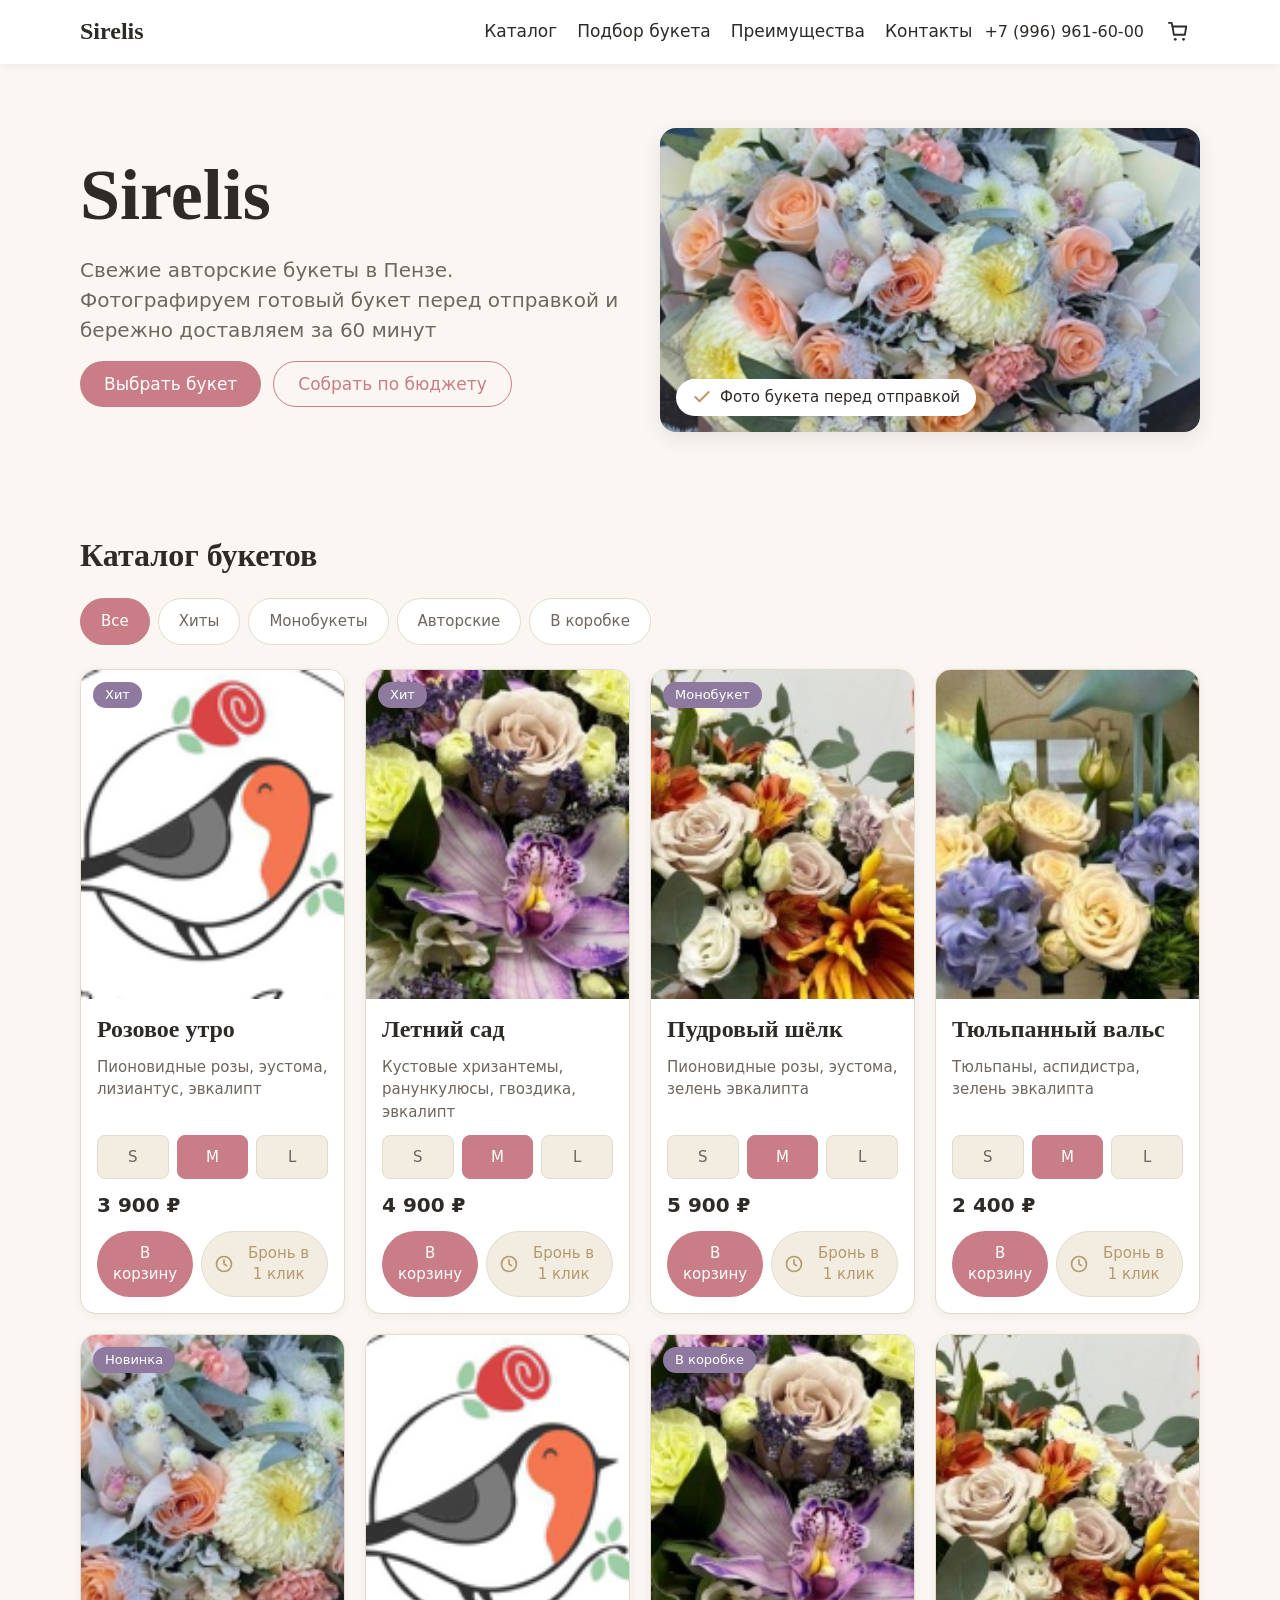
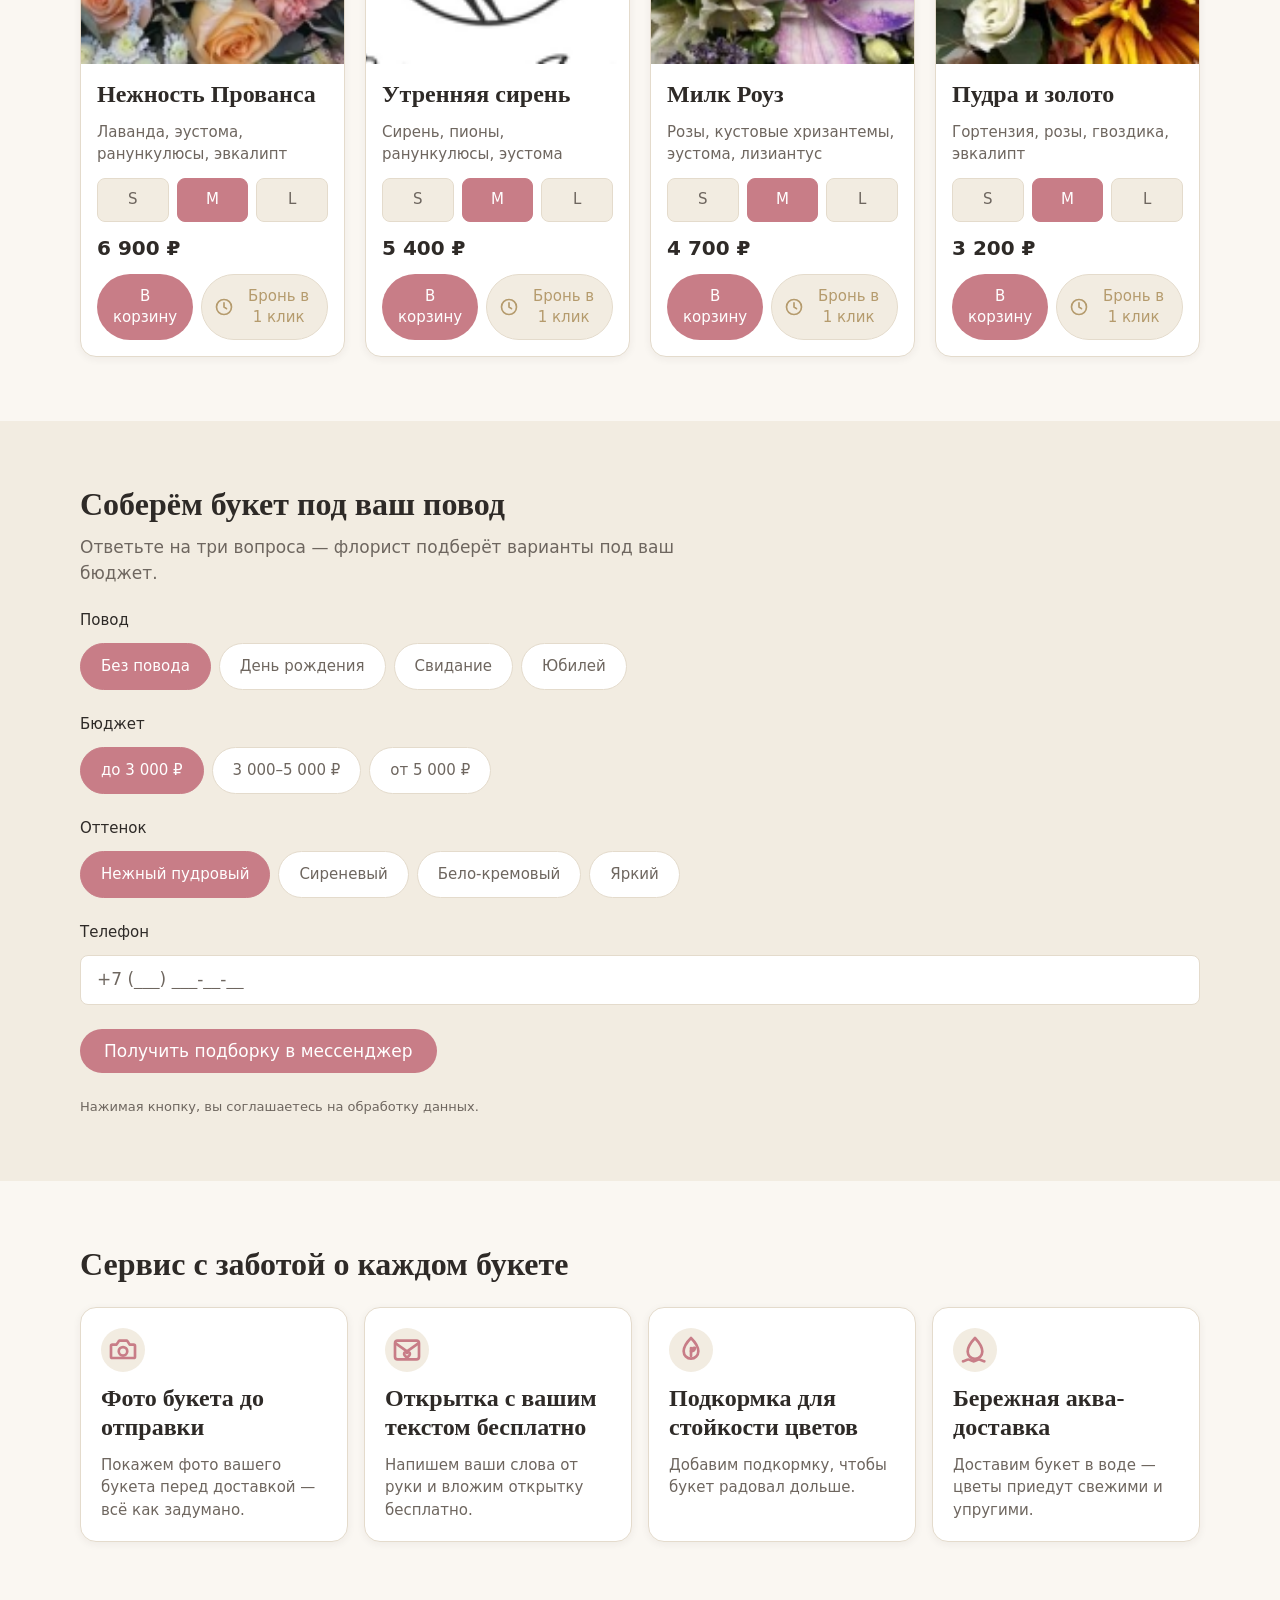
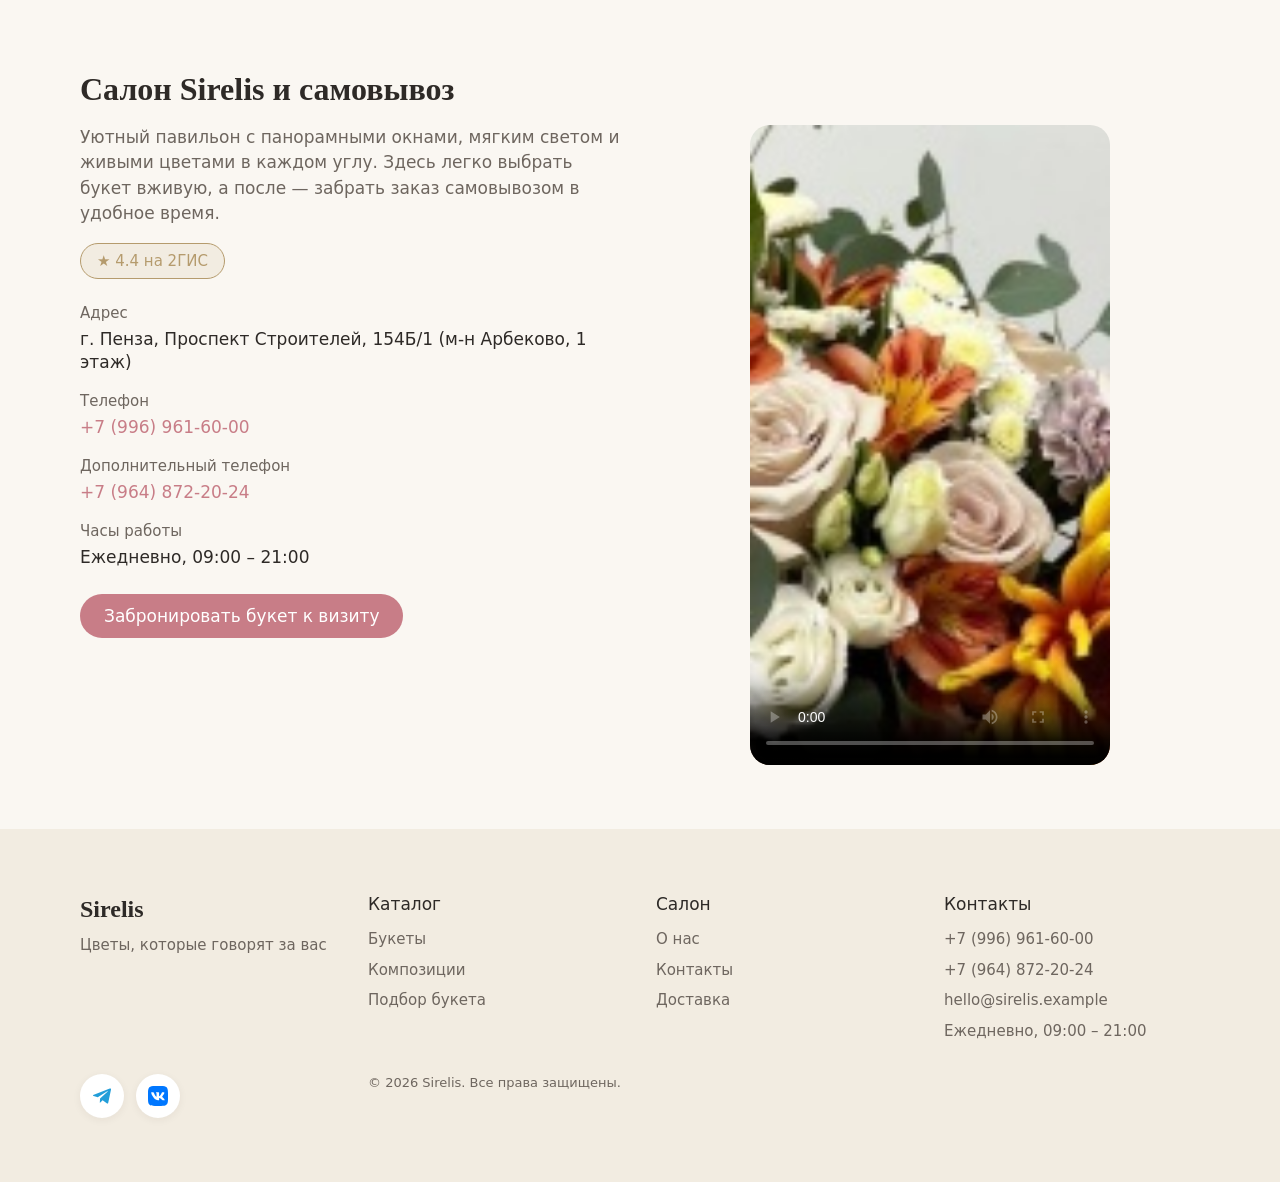
==== botanicheskiy-sad-penza/index.html @ f359215d "Deploy 1 demo sites" ====
<!DOCTYPE html>
<html lang="ru">
<head>
  <meta charset="UTF-8">
  <meta name="viewport" content="width=device-width, initial-scale=1.0">
  <title>Sirelis — цветочный салон</title>
  <meta name="description" content="Sirelis — цветочный салон: свежие букеты, авторские композиции, подбор букета под повод и бюджет, доставка цветов по городу.">
  <link rel="stylesheet" href="css/reset.css">
  <link rel="stylesheet" href="css/variables.css">
  <link rel="stylesheet" href="css/style.css">
</head>
<body id="top">

  <!-- Шапка сайта -->
  <header class="header">
    <div class="header__inner container">
      <a class="header__logo" href="#top">
        <span class="header__logo-text">Sirelis</span>
      </a>

      <button class="header__burger" type="button" aria-label="Открыть меню" aria-expanded="false" aria-controls="site-nav">
        <span class="header__burger-line"></span>
        <span class="header__burger-line"></span>
        <span class="header__burger-line"></span>
      </button>

      <nav class="header__nav" id="site-nav" aria-label="Основная навигация">
        <ul class="header__nav-list">
          <li class="header__nav-item">
            <a class="header__nav-link" href="#catalog">Каталог</a>
          </li>
          <li class="header__nav-item">
            <a class="header__nav-link" href="#match">Подбор букета</a>
          </li>
          <li class="header__nav-item">
            <a class="header__nav-link" href="#advantages">Преимущества</a>
          </li>
          <li class="header__nav-item">
            <a class="header__nav-link" href="#contacts">Контакты</a>
          </li>
        </ul>
      </nav>

      <a class="header__phone" href="tel:+79969616000">+7 (996) 961-60-00</a>

      <button class="header__cart" type="button" data-cart-open aria-label="Открыть корзину" aria-controls="cart">
        <svg class="header__cart-icon" viewBox="0 0 24 24" width="22" height="22" aria-hidden="true" focusable="false">
          <path d="M6 6h15l-1.5 9h-12z" fill="none" stroke="currentColor" stroke-width="2" stroke-linecap="round" stroke-linejoin="round"/>
          <circle cx="9" cy="20" r="1.5" fill="currentColor"/>
          <circle cx="18" cy="20" r="1.5" fill="currentColor"/>
          <path d="M6 6 5 2H2" fill="none" stroke="currentColor" stroke-width="2" stroke-linecap="round" stroke-linejoin="round"/>
        </svg>
        <span class="header__cart-badge" data-cart-count="0" hidden>0</span>
      </button>
    </div>
  </header>

  <main>

    <!-- Первый экран -->
    <section class="hero" id="hero">
      <div class="hero__inner container">
        <div class="hero__content">
          <h1 class="hero__title">Sirelis</h1>
          <p class="hero__subtitle">Свежие авторские букеты в Пензе. Фотографируем готовый букет перед отправкой и бережно доставляем за 60 минут</p>
          <div class="hero__actions">
            <a class="btn btn--primary" href="#catalog">Выбрать букет</a>
            <button class="btn btn--ghost" type="button">Собрать по бюджету</button>
          </div>
        </div>
        <div class="hero__media">
          <img class="hero__image" src="photos/photo_2026-11-07_14-07-28.jpg" alt="Букет из свежих цветов в салоне Sirelis" width="1600" height="1000">
          <p class="hero__badge">
            <svg class="hero__badge-icon" viewBox="0 0 24 24" width="20" height="20" aria-hidden="true" focusable="false">
              <path d="M20 6 9 17l-5-5" fill="none" stroke="#B59B6D" stroke-width="2.5" stroke-linecap="round" stroke-linejoin="round"/>
            </svg>
            <span class="hero__badge-text">Фото букета перед отправкой</span>
          </p>
        </div>
      </div>
    </section>

    <!-- Каталог -->
    <section class="catalog" id="catalog">
      <div class="container">
        <h2 class="catalog__title">Каталог букетов</h2>

        <div class="catalog__tabs" role="tablist" aria-label="Фильтры каталога">
          <button class="catalog__tab catalog__tab--active" type="button" role="tab" data-filter="all" aria-selected="true">Все</button>
          <button class="catalog__tab" type="button" role="tab" data-filter="hits" aria-selected="false">Хиты</button>
          <button class="catalog__tab" type="button" role="tab" data-filter="mono" aria-selected="false">Монобукеты</button>
          <button class="catalog__tab" type="button" role="tab" data-filter="author" aria-selected="false">Авторские</button>
          <button class="catalog__tab" type="button" role="tab" data-filter="box" aria-selected="false">В коробке</button>
        </div>

        <div class="catalog__grid">
          <article class="card" data-category="hits" data-selected-size="m" data-id="rozovoe-utro" data-title="Розовое утро">
            <div class="card__media">
              <img class="card__image" src="photos/photo_2026-11-09_09-19-30.jpg" alt="Букет &quot;Розовое утро&quot; из пионовидных роз, эустомы и лизиантуса в пудровых тонах" width="800" height="1000" loading="lazy" decoding="async">
              <span class="card__badge">Хит</span>
            </div>
            <div class="card__body">
              <h3 class="card__title">Розовое утро</h3>
              <p class="card__composition">Пионовидные розы, эустома, лизиантус, эвкалипт</p>
              <div class="card__sizes" role="group" aria-label="Размер букета «Розовое утро»">
                <button class="card__size" type="button" data-size="s" data-price="2900" aria-pressed="false">S</button>
                <button class="card__size card__size--active" type="button" data-size="m" data-price="3900" aria-pressed="true">M</button>
                <button class="card__size" type="button" data-size="l" data-price="5400" aria-pressed="false">L</button>
              </div>
              <p class="card__price" data-price-value="3900">3&nbsp;900&nbsp;₽</p>
              <div class="card__actions">
                <button class="card__btn" type="button" data-cart-add>В корзину</button>
                <button class="card__book" type="button" data-book-open aria-label="Бронь в 1 клик: Розовое утро">
                  <svg class="card__book-icon" viewBox="0 0 24 24" width="20" height="20" aria-hidden="true" focusable="false">
                    <circle cx="12" cy="12" r="9" fill="none" stroke="currentColor" stroke-width="2"/>
                    <path d="M12 7v5l3 2" fill="none" stroke="currentColor" stroke-width="2" stroke-linecap="round" stroke-linejoin="round"/>
                  </svg>
                  <span class="card__book-text">Бронь в 1 клик</span>
                </button>
              </div>
            </div>
          </article>

          <article class="card" data-category="hits" data-selected-size="m" data-id="letniy-sad" data-title="Летний сад">
            <div class="card__media">
              <img class="card__image" src="photos/photo_2026-11-17_12-26-32.jpg" alt="Сборный букет &quot;Летний сад&quot; с хризантемами, ранункулюсами и гвоздикой" width="800" height="1000" loading="lazy" decoding="async">
              <span class="card__badge">Хит</span>
            </div>
            <div class="card__body">
              <h3 class="card__title">Летний сад</h3>
              <p class="card__composition">Кустовые хризантемы, ранункулюсы, гвоздика, эвкалипт</p>
              <div class="card__sizes" role="group" aria-label="Размер букета «Летний сад»">
                <button class="card__size" type="button" data-size="s" data-price="3900" aria-pressed="false">S</button>
                <button class="card__size card__size--active" type="button" data-size="m" data-price="4900" aria-pressed="true">M</button>
                <button class="card__size" type="button" data-size="l" data-price="6400" aria-pressed="false">L</button>
              </div>
              <p class="card__price" data-price-value="4900">4&nbsp;900&nbsp;₽</p>
              <div class="card__actions">
                <button class="card__btn" type="button" data-cart-add>В корзину</button>
                <button class="card__book" type="button" data-book-open aria-label="Бронь в 1 клик: Летний сад">
                  <svg class="card__book-icon" viewBox="0 0 24 24" width="20" height="20" aria-hidden="true" focusable="false">
                    <circle cx="12" cy="12" r="9" fill="none" stroke="currentColor" stroke-width="2"/>
                    <path d="M12 7v5l3 2" fill="none" stroke="currentColor" stroke-width="2" stroke-linecap="round" stroke-linejoin="round"/>
                  </svg>
                  <span class="card__book-text">Бронь в 1 клик</span>
                </button>
              </div>
            </div>
          </article>

          <article class="card" data-category="mono" data-selected-size="m" data-id="pudrovyy-shelk" data-title="Пудровый шёлк">
            <div class="card__media">
              <img class="card__image" src="photos/photo_2026-11-21_12-21-20.jpg" alt="Монобукет &quot;Пудровый шёлк&quot; из пионовидных роз мягкого розового оттенка" width="800" height="1000" loading="lazy" decoding="async">
              <span class="card__badge">Монобукет</span>
            </div>
            <div class="card__body">
              <h3 class="card__title">Пудровый шёлк</h3>
              <p class="card__composition">Пионовидные розы, эустома, зелень эвкалипта</p>
              <div class="card__sizes" role="group" aria-label="Размер букета «Пудровый шёлк»">
                <button class="card__size" type="button" data-size="s" data-price="4500" aria-pressed="false">S</button>
                <button class="card__size card__size--active" type="button" data-size="m" data-price="5900" aria-pressed="true">M</button>
                <button class="card__size" type="button" data-size="l" data-price="7400" aria-pressed="false">L</button>
              </div>
              <p class="card__price" data-price-value="5900">5&nbsp;900&nbsp;₽</p>
              <div class="card__actions">
                <button class="card__btn" type="button" data-cart-add>В корзину</button>
                <button class="card__book" type="button" data-book-open aria-label="Бронь в 1 клик: Пудровый шёлк">
                  <svg class="card__book-icon" viewBox="0 0 24 24" width="20" height="20" aria-hidden="true" focusable="false">
                    <circle cx="12" cy="12" r="9" fill="none" stroke="currentColor" stroke-width="2"/>
                    <path d="M12 7v5l3 2" fill="none" stroke="currentColor" stroke-width="2" stroke-linecap="round" stroke-linejoin="round"/>
                  </svg>
                  <span class="card__book-text">Бронь в 1 клик</span>
                </button>
              </div>
            </div>
          </article>

          <article class="card" data-category="mono" data-selected-size="m" data-id="tyulpanmyy-vals" data-title="Тюльпанный вальс">
            <div class="card__media">
              <img class="card__image" src="photos/photo_2026-11-21_18-42-05.jpg" alt="Монобукет &quot;Тюльпанный вальс&quot; из свежих тюльпанов с зеленью" width="800" height="1000" loading="lazy" decoding="async">
            </div>
            <div class="card__body">
              <h3 class="card__title">Тюльпанный вальс</h3>
              <p class="card__composition">Тюльпаны, аспидистра, зелень эвкалипта</p>
              <div class="card__sizes" role="group" aria-label="Размер букета «Тюльпанный вальс»">
                <button class="card__size" type="button" data-size="s" data-price="1800" aria-pressed="false">S</button>
                <button class="card__size card__size--active" type="button" data-size="m" data-price="2400" aria-pressed="true">M</button>
                <button class="card__size" type="button" data-size="l" data-price="3200" aria-pressed="false">L</button>
              </div>
              <p class="card__price" data-price-value="2400">2&nbsp;400&nbsp;₽</p>
              <div class="card__actions">
                <button class="card__btn" type="button" data-cart-add>В корзину</button>
                <button class="card__book" type="button" data-book-open aria-label="Бронь в 1 клик: Тюльпанный вальс">
                  <svg class="card__book-icon" viewBox="0 0 24 24" width="20" height="20" aria-hidden="true" focusable="false">
                    <circle cx="12" cy="12" r="9" fill="none" stroke="currentColor" stroke-width="2"/>
                    <path d="M12 7v5l3 2" fill="none" stroke="currentColor" stroke-width="2" stroke-linecap="round" stroke-linejoin="round"/>
                  </svg>
                  <span class="card__book-text">Бронь в 1 клик</span>
                </button>
              </div>
            </div>
          </article>

          <article class="card" data-category="author" data-selected-size="m" data-id="nezhnost-provansa" data-title="Нежность Прованса">
            <div class="card__media">
              <img class="card__image" src="photos/photo_2026-11-07_14-07-28.jpg" alt="Авторский букет &quot;Нежность Прованса&quot; с лавандой, эустомой и ранункулюсами" width="800" height="1000" loading="lazy" decoding="async">
              <span class="card__badge">Новинка</span>
            </div>
            <div class="card__body">
              <h3 class="card__title">Нежность Прованса</h3>
              <p class="card__composition">Лаванда, эустома, ранункулюсы, эвкалипт</p>
              <div class="card__sizes" role="group" aria-label="Размер букета «Нежность Прованса»">
                <button class="card__size" type="button" data-size="s" data-price="5400" aria-pressed="false">S</button>
                <button class="card__size card__size--active" type="button" data-size="m" data-price="6900" aria-pressed="true">M</button>
                <button class="card__size" type="button" data-size="l" data-price="7900" aria-pressed="false">L</button>
              </div>
              <p class="card__price" data-price-value="6900">6&nbsp;900&nbsp;₽</p>
              <div class="card__actions">
                <button class="card__btn" type="button" data-cart-add>В корзину</button>
                <button class="card__book" type="button" data-book-open aria-label="Бронь в 1 клик: Нежность Прованса">
                  <svg class="card__book-icon" viewBox="0 0 24 24" width="20" height="20" aria-hidden="true" focusable="false">
                    <circle cx="12" cy="12" r="9" fill="none" stroke="currentColor" stroke-width="2"/>
                    <path d="M12 7v5l3 2" fill="none" stroke="currentColor" stroke-width="2" stroke-linecap="round" stroke-linejoin="round"/>
                  </svg>
                  <span class="card__book-text">Бронь в 1 клик</span>
                </button>
              </div>
            </div>
          </article>

          <article class="card" data-category="author" data-selected-size="m" data-id="utrennyaya-siren" data-title="Утренняя сирень">
            <div class="card__media">
              <img class="card__image" src="photos/photo_2026-11-09_09-19-30.jpg" alt="Авторский букет &quot;Утренняя сирень&quot; с сиренью, пионами и ранункулюсами" width="800" height="1000" loading="lazy" decoding="async">
            </div>
            <div class="card__body">
              <h3 class="card__title">Утренняя сирень</h3>
              <p class="card__composition">Сирень, пионы, ранункулюсы, эустома</p>
              <div class="card__sizes" role="group" aria-label="Размер букета «Утренняя сирень»">
                <button class="card__size" type="button" data-size="s" data-price="4200" aria-pressed="false">S</button>
                <button class="card__size card__size--active" type="button" data-size="m" data-price="5400" aria-pressed="true">M</button>
                <button class="card__size" type="button" data-size="l" data-price="6900" aria-pressed="false">L</button>
              </div>
              <p class="card__price" data-price-value="5400">5&nbsp;400&nbsp;₽</p>
              <div class="card__actions">
                <button class="card__btn" type="button" data-cart-add>В корзину</button>
                <button class="card__book" type="button" data-book-open aria-label="Бронь в 1 клик: Утренняя сирень">
                  <svg class="card__book-icon" viewBox="0 0 24 24" width="20" height="20" aria-hidden="true" focusable="false">
                    <circle cx="12" cy="12" r="9" fill="none" stroke="currentColor" stroke-width="2"/>
                    <path d="M12 7v5l3 2" fill="none" stroke="currentColor" stroke-width="2" stroke-linecap="round" stroke-linejoin="round"/>
                  </svg>
                  <span class="card__book-text">Бронь в 1 клик</span>
                </button>
              </div>
            </div>
          </article>

          <article class="card" data-category="box" data-selected-size="m" data-id="milk-rouz" data-title="Милк Роуз">
            <div class="card__media">
              <img class="card__image" src="photos/photo_2026-11-17_12-26-32.jpg" alt="Композиция &quot;Милк Роуз&quot; в коробке с розами, хризантемами и эустомой" width="800" height="1000" loading="lazy" decoding="async">
              <span class="card__badge">В коробке</span>
            </div>
            <div class="card__body">
              <h3 class="card__title">Милк Роуз</h3>
              <p class="card__composition">Розы, кустовые хризантемы, эустома, лизиантус</p>
              <div class="card__sizes" role="group" aria-label="Размер букета «Милк Роуз»">
                <button class="card__size" type="button" data-size="s" data-price="3600" aria-pressed="false">S</button>
                <button class="card__size card__size--active" type="button" data-size="m" data-price="4700" aria-pressed="true">M</button>
                <button class="card__size" type="button" data-size="l" data-price="6200" aria-pressed="false">L</button>
              </div>
              <p class="card__price" data-price-value="4700">4&nbsp;700&nbsp;₽</p>
              <div class="card__actions">
                <button class="card__btn" type="button" data-cart-add>В корзину</button>
                <button class="card__book" type="button" data-book-open aria-label="Бронь в 1 клик: Милк Роуз">
                  <svg class="card__book-icon" viewBox="0 0 24 24" width="20" height="20" aria-hidden="true" focusable="false">
                    <circle cx="12" cy="12" r="9" fill="none" stroke="currentColor" stroke-width="2"/>
                    <path d="M12 7v5l3 2" fill="none" stroke="currentColor" stroke-width="2" stroke-linecap="round" stroke-linejoin="round"/>
                  </svg>
                  <span class="card__book-text">Бронь в 1 клик</span>
                </button>
              </div>
            </div>
          </article>

          <article class="card" data-category="box" data-selected-size="m" data-id="pudra-i-zoloto" data-title="Пудра и золото">
            <div class="card__media">
              <img class="card__image" src="photos/photo_2026-11-21_12-21-20.jpg" alt="Композиция &quot;Пудра и золото&quot; в коробке с гортензией, розами и гвоздикой" width="800" height="1000" loading="lazy" decoding="async">
            </div>
            <div class="card__body">
              <h3 class="card__title">Пудра и золото</h3>
              <p class="card__composition">Гортензия, розы, гвоздика, эвкалипт</p>
              <div class="card__sizes" role="group" aria-label="Размер букета «Пудра и золото»">
                <button class="card__size" type="button" data-size="s" data-price="2400" aria-pressed="false">S</button>
                <button class="card__size card__size--active" type="button" data-size="m" data-price="3200" aria-pressed="true">M</button>
                <button class="card__size" type="button" data-size="l" data-price="4500" aria-pressed="false">L</button>
              </div>
              <p class="card__price" data-price-value="3200">3&nbsp;200&nbsp;₽</p>
              <div class="card__actions">
                <button class="card__btn" type="button" data-cart-add>В корзину</button>
                <button class="card__book" type="button" data-book-open aria-label="Бронь в 1 клик: Пудра и золото">
                  <svg class="card__book-icon" viewBox="0 0 24 24" width="20" height="20" aria-hidden="true" focusable="false">
                    <circle cx="12" cy="12" r="9" fill="none" stroke="currentColor" stroke-width="2"/>
                    <path d="M12 7v5l3 2" fill="none" stroke="currentColor" stroke-width="2" stroke-linecap="round" stroke-linejoin="round"/>
                  </svg>
                  <span class="card__book-text">Бронь в 1 клик</span>
                </button>
              </div>
            </div>
          </article>
        </div>
      </div>
    </section>

    <!-- Подбор букета -->
    <section class="match" id="match">
      <div class="container">
        <h2 class="match__title">Соберём букет под ваш повод</h2>
        <p class="match__subtitle">Ответьте на три вопроса — флорист подберёт варианты под ваш бюджет.</p>

        <form class="match__form" action="#" method="post">
          <div class="match__field">
            <span class="match__label">Повод</span>
            <div class="match__chips" role="group" aria-label="Повод">
              <button class="match__chip match__chip--active" type="button" data-value="none" aria-pressed="true">Без повода</button>
              <button class="match__chip" type="button" data-value="birthday" aria-pressed="false">День рождения</button>
              <button class="match__chip" type="button" data-value="date" aria-pressed="false">Свидание</button>
              <button class="match__chip" type="button" data-value="anniversary" aria-pressed="false">Юбилей</button>
            </div>
            <input class="match__value" type="hidden" name="occasion" value="none">
          </div>

          <div class="match__field">
            <span class="match__label">Бюджет</span>
            <div class="match__chips" role="group" aria-label="Бюджет">
              <button class="match__chip match__chip--active" type="button" data-value="low" aria-pressed="true">до 3 000 ₽</button>
              <button class="match__chip" type="button" data-value="mid" aria-pressed="false">3 000–5 000 ₽</button>
              <button class="match__chip" type="button" data-value="high" aria-pressed="false">от 5 000 ₽</button>
            </div>
            <input class="match__value" type="hidden" name="budget" value="low">
          </div>

          <div class="match__field">
            <span class="match__label">Оттенок</span>
            <div class="match__chips" role="group" aria-label="Оттенок">
              <button class="match__chip match__chip--active" type="button" data-value="powder" aria-pressed="true">Нежный пудровый</button>
              <button class="match__chip" type="button" data-value="lilac" aria-pressed="false">Сиреневый</button>
              <button class="match__chip" type="button" data-value="cream" aria-pressed="false">Бело-кремовый</button>
              <button class="match__chip" type="button" data-value="bright" aria-pressed="false">Яркий</button>
            </div>
            <input class="match__value" type="hidden" name="shade" value="powder">
          </div>

          <div class="match__field">
            <label class="match__label" for="match-phone">Телефон</label>
            <input class="match__phone" id="match-phone" name="phone" type="tel" inputmode="tel" autocomplete="tel" placeholder="+7 (___) ___-__-__" maxlength="18" required>
          </div>

          <button class="btn btn--primary match__btn" type="submit">Получить подборку в мессенджер</button>
          <p class="match__note">Нажимая кнопку, вы соглашаетесь на обработку данных.</p>
        </form>
      </div>
    </section>

    <!-- Преимущества -->
    <section class="advantages" id="advantages">
      <div class="container">
        <h2 class="advantages__title">Сервис с заботой о каждом букете</h2>

        <ul class="advantages__list">
          <li class="advantages__item">
            <div class="advantages__icon">
              <img src="assets/icons/icon-photo.svg" alt="" width="32" height="32">
            </div>
            <h3 class="advantages__item-title">Фото букета до отправки</h3>
            <p class="advantages__text">Покажем фото вашего букета перед доставкой — всё как задумано.</p>
          </li>

          <li class="advantages__item">
            <div class="advantages__icon">
              <img src="assets/icons/icon-card.svg" alt="" width="32" height="32">
            </div>
            <h3 class="advantages__item-title">Открытка с вашим текстом бесплатно</h3>
            <p class="advantages__text">Напишем ваши слова от руки и вложим открытку бесплатно.</p>
          </li>

          <li class="advantages__item">
            <div class="advantages__icon">
              <img src="assets/icons/icon-care.svg" alt="" width="32" height="32">
            </div>
            <h3 class="advantages__item-title">Подкормка для стойкости цветов</h3>
            <p class="advantages__text">Добавим подкормку, чтобы букет радовал дольше.</p>
          </li>

          <li class="advantages__item">
            <div class="advantages__icon">
              <img src="assets/icons/icon-delivery.svg" alt="" width="32" height="32">
            </div>
            <h3 class="advantages__item-title">Бережная аква-доставка</h3>
            <p class="advantages__text">Доставим букет в воде — цветы приедут свежими и упругими.</p>
          </li>
        </ul>
      </div>
    </section>

    <!-- Салон и самовывоз -->
    <section class="salon" id="contacts">
      <div class="container">
        <h2 class="salon__title">Салон Sirelis и самовывоз</h2>

        <div class="salon__grid">
          <div class="salon__content">
            <p class="salon__text">Уютный павильон с панорамными окнами, мягким светом и живыми цветами в каждом углу. Здесь легко выбрать букет вживую, а после — забрать заказ самовывозом в удобное время.</p>

            <p class="salon__rating">★ 4.4 на 2ГИС</p>

            <ul class="salon__list">
              <li class="salon__item">
                <span class="salon__label">Адрес</span>
                <span class="salon__value">г. Пенза, Проспект Строителей, 154Б/1 (м-н Арбеково, 1 этаж)</span>
              </li>
              <li class="salon__item">
                <span class="salon__label">Телефон</span>
                <a class="salon__value salon__link" href="tel:+79969616000">+7 (996) 961-60-00</a>
              </li>
              <li class="salon__item">
                <span class="salon__label">Дополнительный телефон</span>
                <a class="salon__value salon__link" href="tel:+79648722024">+7 (964) 872-20-24</a>
              </li>
              <li class="salon__item">
                <span class="salon__label">Часы работы</span>
                <span class="salon__value">Ежедневно, 09:00 – 21:00</span>
              </li>
            </ul>

            <button class="btn btn--primary salon__btn" type="button" data-book-open>Забронировать букет к визиту</button>
          </div>

          <div class="salon__media">
            <div class="salon__video">
              <video class="salon__video-player" controls playsinline preload="metadata" poster="photos/photo_2026-11-21_12-21-20.jpg" width="360" height="640">
                <source src="photos/-593069146008775534.mp4" type="video/mp4">
                Ваш браузер не поддерживает видео.
              </video>
            </div>
          </div>
        </div>
      </div>
    </section>

  </main>

  <!-- Подвал -->
  <footer class="footer">
    <div class="footer__inner container">
      <div class="footer__brand">
        <span class="footer__logo">Sirelis</span>
        <p class="footer__tagline">Цветы, которые говорят за вас</p>
      </div>

      <div class="footer__col">
        <h2 class="footer__title">Каталог</h2>
        <ul class="footer__list">
          <li class="footer__item"><a class="footer__link" href="#catalog">Букеты</a></li>
          <li class="footer__item"><a class="footer__link" href="#catalog">Композиции</a></li>
          <li class="footer__item"><a class="footer__link" href="#match">Подбор букета</a></li>
        </ul>
      </div>

      <div class="footer__col">
        <h2 class="footer__title">Салон</h2>
        <ul class="footer__list">
          <li class="footer__item"><a class="footer__link" href="#advantages">О нас</a></li>
          <li class="footer__item"><a class="footer__link" href="#contacts">Контакты</a></li>
          <li class="footer__item"><a class="footer__link" href="#contacts">Доставка</a></li>
        </ul>
      </div>

      <div class="footer__col">
        <h2 class="footer__title">Контакты</h2>
        <ul class="footer__list">
          <li class="footer__item"><a class="footer__link" href="tel:+79969616000">+7 (996) 961-60-00</a></li>
          <li class="footer__item"><a class="footer__link" href="tel:+79648722024">+7 (964) 872-20-24</a></li>
          <li class="footer__item"><a class="footer__link" href="mailto:hello@sirelis.example">hello@sirelis.example</a></li>
          <li class="footer__item"><span class="footer__text">Ежедневно, 09:00 – 21:00</span></li>
        </ul>
      </div>

      <div class="footer__socials">
        <a class="footer__social-link" href="https://t.me/" aria-label="Написать нам в Telegram">
          <img src="assets/icons/icon-telegram.svg" alt="" width="24" height="24">
        </a>
        <a class="footer__social-link" href="https://vk.com/" aria-label="Написать нам во ВКонтакте">
          <img src="assets/icons/icon-vk.svg" alt="" width="24" height="24">
        </a>
      </div>

      <p class="footer__copyright">© 2026 Sirelis. Все права защищены.</p>
    </div>
  </footer>

  <!-- Мобильная нижняя навигация -->
  <nav class="bottom-bar" aria-label="Мобильная навигация">
    <ul class="bottom-bar__list">
      <li class="bottom-bar__item">
        <a class="bottom-bar__link" href="#catalog" aria-label="Каталог">
          <span class="bottom-bar__icon">
            <img src="assets/icons/icon-catalog.svg" alt="" width="24" height="24">
          </span>
          <span class="bottom-bar__label">Каталог</span>
        </a>
      </li>
      <li class="bottom-bar__item">
        <a class="bottom-bar__link" href="#match" aria-label="Подбор букета">
          <span class="bottom-bar__icon">
            <img src="assets/icons/icon-match.svg" alt="" width="24" height="24">
          </span>
          <span class="bottom-bar__label">Подбор</span>
        </a>
      </li>
      <li class="bottom-bar__item">
        <a class="bottom-bar__link" href="https://t.me/" aria-label="Мессенджер">
          <span class="bottom-bar__icon">
            <img src="assets/icons/icon-messenger.svg" alt="" width="24" height="24">
          </span>
          <span class="bottom-bar__label">Мессенджер</span>
        </a>
      </li>
      <li class="bottom-bar__item">
        <button class="bottom-bar__link" type="button" data-cart-open aria-label="Открыть корзину">
          <span class="bottom-bar__icon">
            <img src="assets/icons/icon-cart.svg" alt="" width="24" height="24">
            <span class="bottom-bar__badge" data-cart-count="0" hidden>0</span>
          </span>
          <span class="bottom-bar__label">Корзина</span>
        </button>
      </li>
    </ul>
  </nav>

  <!-- Корзина -->
  <div class="cart" id="cart" data-cart-panel hidden>
    <div class="cart__overlay" data-cart-close></div>
    <div class="cart__panel" role="dialog" aria-modal="true" aria-labelledby="cart-title">
      <span class="cart__handle" aria-hidden="true"></span>
      <div class="cart__head">
        <h2 class="cart__title" id="cart-title">Корзина</h2>
        <button class="cart__close" type="button" data-cart-close aria-label="Закрыть корзину">
          <svg viewBox="0 0 24 24" width="20" height="20" aria-hidden="true" focusable="false"><path d="M6 6l12 12M18 6 6 18" fill="none" stroke="currentColor" stroke-width="2" stroke-linecap="round"/></svg>
        </button>
      </div>
      <div class="cart__body">
        <ul class="cart__list" data-cart-list></ul>
        <p class="cart__empty" data-cart-empty>Ваша корзина пуста. Добавьте букет из каталога.</p>
      </div>
      <form class="cart__form" data-cart-form>
        <div class="cart__delivery" role="group" aria-label="Способ получения">
          <button class="cart__delivery-tab cart__delivery-tab--active" type="button" data-delivery="courier" aria-pressed="true">Доставка курьером</button>
          <button class="cart__delivery-tab" type="button" data-delivery="pickup" aria-pressed="false">Самовывоз из салона Sirelis</button>
        </div>
        <div class="cart__delivery-panel" data-delivery-panel="courier">
          <label class="cart__field">
            <span class="cart__label">Адрес доставки</span>
            <input class="cart__input" type="text" name="address" autocomplete="street-address" placeholder="Улица, дом, квартира">
          </label>
          <label class="cart__field">
            <span class="cart__label">Желаемое время доставки</span>
            <input class="cart__input" type="text" name="delivery-time" placeholder="Сегодня, 14:00–16:00" maxlength="40">
          </label>
        </div>
        <div class="cart__delivery-panel" data-delivery-panel="pickup" hidden>
          <label class="cart__field">
            <span class="cart__label">Удобное время визита</span>
            <input class="cart__input" type="text" name="visit-time" placeholder="Сегодня, 18:00" maxlength="40">
          </label>
        </div>
        <label class="cart__field">
          <span class="cart__label">Текст открытки (бесплатно)</span>
          <textarea class="cart__textarea" name="postcard" rows="3" maxlength="200" placeholder="Напишите пожелание — вложим открытку от руки"></textarea>
        </label>
        <div class="cart__summary">
          <span class="cart__summary-label">Итого</span>
          <span class="cart__summary-value" data-cart-total>0&nbsp;₽</span>
        </div>
        <button class="btn btn--primary cart__submit" type="submit">Оформить заказ</button>
        <p class="cart__note">Нажимая кнопку, вы соглашаетесь на обработку данных.</p>
      </form>
      <div class="cart__success" data-cart-success hidden>
        <span class="cart__success-icon" aria-hidden="true">
          <svg viewBox="0 0 48 48" width="48" height="48"><circle cx="24" cy="24" r="22" fill="none" stroke="currentColor" stroke-width="3"/><path d="M15 25l6 6 12-13" fill="none" stroke="currentColor" stroke-width="3" stroke-linecap="round" stroke-linejoin="round"/></svg>
        </span>
        <h3 class="cart__success-title">Заявка принята!</h3>
        <p class="cart__success-text">Флорист Sirelis свяжется с вами для подтверждения. Спасибо за заказ.</p>
        <button class="btn btn--ghost cart__success-btn" type="button" data-cart-close>Продолжить покупки</button>
      </div>
    </div>
  </div>

  <!-- Бронь в 1 клик -->
  <div class="book" id="book" data-book-panel hidden>
    <div class="book__overlay" data-book-close></div>
    <div class="book__dialog" role="dialog" aria-modal="true" aria-labelledby="book-title">
      <span class="book__handle" aria-hidden="true"></span>
      <div class="book__head">
        <h2 class="book__title" id="book-title">Бронь в 1 клик</h2>
        <button class="book__close" type="button" data-book-close aria-label="Закрыть форму брони">
          <svg viewBox="0 0 24 24" width="20" height="20" aria-hidden="true" focusable="false"><path d="M6 6l12 12M18 6 6 18" fill="none" stroke="currentColor" stroke-width="2" stroke-linecap="round"/></svg>
        </button>
      </div>
      <p class="book__summary">Букет «<span class="book__bouquet" data-book-bouquet>—</span>», размер <span class="book__size" data-book-size>—</span>.</p>
      <form class="book__form" data-book-form>
        <label class="book__field">
          <span class="book__label">Ваше имя</span>
          <input class="book__input" type="text" name="name" autocomplete="name" placeholder="Как к вам обращаться" required>
        </label>
        <label class="book__field">
          <span class="book__label">Телефон</span>
          <input class="book__input" type="tel" name="phone" inputmode="tel" autocomplete="tel" placeholder="+7 (___) ___-__-__" maxlength="18" required>
        </label>
        <button class="btn btn--primary book__submit" type="submit">Забронировать букет</button>
        <p class="book__note">Перезвоним в течение 15 минут и подтвердим бронь.</p>
      </form>
      <div class="book__success" data-book-success hidden>
        <span class="book__success-icon" aria-hidden="true">
          <svg viewBox="0 0 48 48" width="48" height="48"><circle cx="24" cy="24" r="22" fill="none" stroke="currentColor" stroke-width="3"/><path d="M15 25l6 6 12-13" fill="none" stroke="currentColor" stroke-width="3" stroke-linecap="round" stroke-linejoin="round"/></svg>
        </span>
        <h3 class="book__success-title">Бронь оформлена!</h3>
        <p class="book__success-text">Мы закрепили букет за вами. Флорист свяжется с вами для подтверждения.</p>
        <button class="btn btn--ghost book__success-btn" type="button" data-book-close>Закрыть</button>
      </div>
    </div>
  </div>

  <script src="js/main.js" defer></script>
</body>
</html>
---- botanicheskiy-sad-penza/css/variables.css ----
/* Дизайн-токены проекта «Sirelis» */

:root {
  /* Цвета */
  --color-bg-main: #FAF7F2;
  --color-bg-secondary: #F2ECE1;
  --color-surface: #FFFFFF;
  --color-primary: #C87D87;
  --color-primary-hover: #B36872;
  --color-accent-lilac: #8E7A9E;
  --color-accent-gold: #B59B6D;
  --color-text-main: #2E2A27;
  --color-text-muted: #6E665F;
  --color-border: #E4DBCC;
  --color-overlay: rgba(46, 42, 39, 0.5);

  /* Шрифты */
  --font-heading: Georgia, 'Times New Roman', serif;
  --font-ui: system-ui, -apple-system, sans-serif;

  /* Размеры текста */
  --fs-xs: clamp(0.75rem, 0.72rem + 0.15vw, 0.8125rem);
  --fs-sm: clamp(0.875rem, 0.84rem + 0.18vw, 0.9375rem);
  --fs-base: clamp(1rem, 0.96rem + 0.2vw, 1.0625rem);
  --fs-lg: clamp(1.125rem, 1.06rem + 0.3vw, 1.25rem);
  --fs-h3: clamp(1.25rem, 1.1rem + 0.7vw, 1.5rem);
  --fs-h2: clamp(1.5rem, 1.25rem + 1.2vw, 2rem);

  /* Насыщенность */
  --fw-medium: 500;
  --fw-bold: 700;

  /* Межстрочный интервал */
  --lh-tight: 1.2;
  --lh-normal: 1.5;

  /* Отступы (шаг 4px) */
  --space-1: 4px;
  --space-2: 8px;
  --space-3: 12px;
  --space-4: 16px;
  --space-5: 20px;
  --space-6: 24px;
  --space-8: 32px;
  --space-10: 40px;
  --space-section: clamp(32px, 5vw, 72px);

  /* Радиусы */
  --radius-sm: 4px;
  --radius-md: 8px;
  --radius-lg: 16px;
  --radius-full: 999px;
  --radius-sheet: 20px;

  /* Размеры лейаута */
  --container-max: 1200px;
  --container-pad: clamp(16px, 4vw, 40px);
  --header-height: 64px;
  --bottom-bar-height: 64px;
  --tap-min: 44px;
  --drawer-width: min(420px, 100%);
  --book-dialog-width: 480px;
  --sheet-max-height: 90vh;

  /* Слои */
  --z-sheet: 100;

  /* Тени */
  --shadow-soft: 0 2px 8px rgba(46, 42, 39, 0.06);
  --shadow-card: 0 6px 20px rgba(46, 42, 39, 0.1);
  --shadow-bar: 0 -2px 12px rgba(46, 42, 39, 0.08);

  /* Переходы */
  --transition-base: 0.2s ease;
  --transition-slow: 0.3s ease;
}
---- botanicheskiy-sad-penza/css/style.css ----
/* Стили компонентов — этап 2 */

/* ===== Общие утилиты ===== */

.container {
  width: 100%;
  max-width: var(--container-max);
  margin-inline: auto;
  padding-inline: var(--container-pad);
}

/* Базовое выравнивание элементов управления */
.btn,
.catalog__tab,
.card__size,
.card__book {
  display: inline-flex;
  align-items: center;
  justify-content: center;
}

/* Единый переход для «чипов» каталога и карточек */
.catalog__tab,
.card__size,
.card__book {
  transition: background-color var(--transition-base), color var(--transition-base), border-color var(--transition-base);
}

/* Ховер-состояния управляющих элементов */
.btn--primary:hover,
.card__btn:hover {
  background-color: var(--color-primary-hover);
}

.catalog__tab:hover,
.card__size:hover {
  color: var(--color-primary);
  border-color: var(--color-primary);
}

/* Фокус-состояния управляющих элементов */
.btn--primary:focus-visible,
.card__btn:focus-visible {
  outline: 2px solid var(--color-primary-hover);
  outline-offset: 2px;
}

.btn--ghost:focus-visible,
.card__size:focus-visible {
  outline: 2px solid var(--color-primary);
  outline-offset: 2px;
}

.btn {
  min-height: var(--tap-min);
  padding: var(--space-3) var(--space-6);
  border-radius: var(--radius-full);
  font-family: var(--font-ui);
  font-size: var(--fs-base);
  font-weight: var(--fw-medium);
  line-height: var(--lh-tight);
  text-align: center;
  cursor: pointer;
  transition: background-color var(--transition-base), color var(--transition-base), border-color var(--transition-base), box-shadow var(--transition-base);
}

.btn--primary {
  background-color: var(--color-primary);
  color: var(--color-surface);
}

.btn--ghost {
  background-color: transparent;
  color: var(--color-primary);
  border: 1px solid var(--color-primary);
}

.btn--ghost:hover {
  background-color: var(--color-primary);
  color: var(--color-surface);
}

/* ===== Шапка (header) ===== */

.header {
  position: sticky;
  top: 0;
  z-index: 40;
  background-color: var(--color-surface);
  box-shadow: var(--shadow-soft);
}

.header__inner {
  display: flex;
  align-items: center;
  justify-content: space-between;
  gap: var(--space-3);
  min-height: var(--header-height);
}

.header__logo {
  display: inline-flex;
  align-items: center;
  min-height: var(--tap-min);
}

.header__logo-text {
  font-family: var(--font-heading);
  font-size: var(--fs-h3);
  font-weight: var(--fw-bold);
  color: var(--color-text-main);
}

.header__phone {
  display: none;
  align-items: center;
  min-height: var(--tap-min);
  color: var(--color-text-main);
  transition: color var(--transition-base);
}

.header__phone:hover {
  color: var(--color-primary);
}

.header__phone:focus-visible {
  outline: 2px solid var(--color-primary);
  outline-offset: 2px;
  border-radius: var(--radius-sm);
}

.header__burger {
  display: inline-flex;
  flex-direction: column;
  justify-content: center;
  align-items: center;
  gap: var(--space-1);
  width: var(--tap-min);
  height: var(--tap-min);
  margin-inline-start: auto;
  z-index: 45;
}

.header__burger-line {
  width: 22px;
  height: 2px;
  background-color: var(--color-text-main);
  border-radius: var(--radius-full);
  transition: transform var(--transition-base), opacity var(--transition-base);
}

.header__burger[aria-expanded="true"] .header__burger-line:nth-child(1) {
  transform: rotate(45deg) translateY(6px);
}

.header__burger[aria-expanded="true"] .header__burger-line:nth-child(2) {
  opacity: 0;
}

.header__burger[aria-expanded="true"] .header__burger-line:nth-child(3) {
  transform: rotate(-45deg) translateY(-6px);
}

.header__nav {
  position: fixed;
  inset-block-start: var(--header-height);
  inset-inline: 0;
  z-index: 44;
  display: none;
  padding: var(--space-5) var(--container-pad) var(--space-6);
  background-color: var(--color-surface);
  box-shadow: var(--shadow-card);
  max-height: calc(100vh - var(--header-height));
  overflow-y: auto;
}

.header__nav.is-open {
  display: block;
}

.header__nav-list {
  display: flex;
  flex-direction: column;
  gap: var(--space-2);
}

.header__nav-link {
  display: flex;
  align-items: center;
  min-height: var(--tap-min);
  color: var(--color-text-main);
  font-size: var(--fs-base);
  transition: color var(--transition-base);
}

.header__nav-link:hover {
  color: var(--color-primary);
}

.header__nav-link:focus-visible {
  outline: 2px solid var(--color-primary);
  outline-offset: 2px;
  border-radius: var(--radius-sm);
}

@media (min-width: 1024px) {
  .header__burger {
    display: none;
  }

  .header__phone {
    display: inline-flex;
  }

  .header__nav {
    position: static;
    display: block;
    z-index: auto;
    margin-inline-start: auto;
    padding: 0;
    background: none;
    box-shadow: none;
    max-height: none;
    overflow: visible;
  }

  .header__nav-list {
    flex-direction: row;
    gap: var(--space-5);
  }
}

/* ===== Кнопка корзины в шапке (header__cart) ===== */

.header__cart {
  position: relative;
  display: inline-flex;
  align-items: center;
  justify-content: center;
  min-width: var(--tap-min);
  min-height: var(--tap-min);
  color: var(--color-text-main);
  transition: color var(--transition-base);
}

.header__cart:hover {
  color: var(--color-primary);
}

.header__cart:focus-visible {
  outline: 2px solid var(--color-primary);
  outline-offset: 2px;
  border-radius: var(--radius-sm);
}

.header__cart-icon {
  flex: none;
}

.header__cart-badge,
.bottom-bar__badge {
  display: inline-flex;
  align-items: center;
  justify-content: center;
  min-width: var(--space-5);
  height: var(--space-5);
  padding-inline: var(--space-1);
  background-color: var(--color-primary);
  color: var(--color-surface);
  font-size: var(--fs-xs);
  font-weight: var(--fw-medium);
  border-radius: var(--radius-full);
}

.header__cart-badge {
  position: absolute;
  top: var(--space-1);
  right: var(--space-1);
}

.header__cart-badge[hidden] {
  display: none;
}

/* ===== Первый экран (hero) ===== */

.hero {
  padding-block: var(--space-section) var(--space-10);
}

.hero__inner {
  display: grid;
  grid-template-columns: 1fr;
  gap: var(--space-8);
  align-items: center;
}

.hero__content {
  display: flex;
  flex-direction: column;
  gap: var(--space-4);
}

.hero__title {
  font-family: var(--font-heading);
  font-size: clamp(2.75rem, 6vw, 4.5rem);
  line-height: var(--lh-tight);
  color: var(--color-text-main);
}

.hero__subtitle {
  max-width: 44ch;
  font-size: var(--fs-lg);
  line-height: var(--lh-normal);
  color: var(--color-text-muted);
}

.hero__actions {
  display: flex;
  flex-direction: column;
  align-items: stretch;
  gap: var(--space-3);
}

.hero__media {
  position: relative;
  width: 100%;
  aspect-ratio: 16 / 10;
  border-radius: var(--radius-lg);
  overflow: hidden;
  box-shadow: var(--shadow-card);
}

.hero__image {
  width: 100%;
  height: 100%;
  object-fit: cover;
}

.hero__badge {
  position: absolute;
  left: var(--space-4);
  bottom: var(--space-4);
  display: inline-flex;
  align-items: center;
  gap: var(--space-2);
  max-width: calc(100% - var(--space-8));
  padding: var(--space-2) var(--space-4);
  background-color: var(--color-surface);
  color: var(--color-text-main);
  font-size: var(--fs-sm);
  font-weight: var(--fw-medium);
  border-radius: var(--radius-full);
  box-shadow: var(--shadow-soft);
}

.hero__badge-icon {
  flex: none;
}

@media (min-width: 768px) {
  .hero__actions {
    flex-direction: row;
    flex-wrap: wrap;
  }
}

@media (min-width: 1024px) {
  .hero__inner {
    grid-template-columns: 1fr 1fr;
    gap: var(--space-10);
  }

  .hero__media {
    aspect-ratio: 16 / 9;
  }
}

/* ===== Каталог (catalog) ===== */

.catalog {
  padding-block: var(--space-section);
}

.catalog__title {
  margin-bottom: var(--space-6);
  font-family: var(--font-heading);
  font-size: var(--fs-h2);
  line-height: var(--lh-tight);
}

.catalog__tabs {
  display: flex;
  flex-wrap: nowrap;
  gap: var(--space-2);
  margin-bottom: var(--space-6);
  overflow-x: auto;
  overscroll-behavior-x: contain;
  scroll-padding-inline: var(--space-2);
  scroll-behavior: smooth;
  -webkit-overflow-scrolling: touch;
  scrollbar-width: none;
}

.catalog__tabs::-webkit-scrollbar {
  display: none;
}

.catalog__tab {
  flex: none;
  min-height: var(--tap-min);
  padding: var(--space-3) var(--space-5);
  background-color: var(--color-surface);
  color: var(--color-text-muted);
  border: 1px solid var(--color-border);
  border-radius: var(--radius-full);
  font-size: var(--fs-sm);
  font-weight: var(--fw-medium);
  white-space: nowrap;
}

.catalog__tab:focus-visible {
  outline: 2px solid var(--color-primary);
  outline-offset: -3px;
}

.catalog__tab--active:hover {
  background-color: var(--color-primary-hover);
  color: var(--color-surface);
}

.catalog__grid {
  display: grid;
  grid-template-columns: 1fr;
  gap: var(--space-5);
}

@media (min-width: 640px) {
  .catalog__grid {
    grid-template-columns: repeat(2, 1fr);
  }
}

@media (min-width: 1024px) {
  .catalog__grid {
    grid-template-columns: repeat(3, 1fr);
  }
}

@media (min-width: 1280px) {
  .catalog__grid {
    grid-template-columns: repeat(4, 1fr);
  }
}

.card {
  display: flex;
  flex-direction: column;
  background-color: var(--color-surface);
  border: 1px solid var(--color-border);
  border-radius: var(--radius-lg);
  overflow: hidden;
  box-shadow: var(--shadow-soft);
  transition: box-shadow var(--transition-base), transform var(--transition-base);
}

.card:hover {
  box-shadow: var(--shadow-card);
  transform: translateY(-2px);
}

.card--hidden {
  display: none;
}

.card__media {
  position: relative;
  width: 100%;
  aspect-ratio: 4 / 5;
  overflow: hidden;
  background-color: var(--color-bg-secondary);
}

.card__image {
  width: 100%;
  height: 100%;
  object-fit: cover;
}

.card__badge {
  position: absolute;
  top: var(--space-3);
  left: var(--space-3);
  padding: var(--space-1) var(--space-3);
  background-color: var(--color-accent-lilac);
  color: var(--color-surface);
  font-size: var(--fs-xs);
  font-weight: var(--fw-medium);
  border-radius: var(--radius-full);
}

.card__body {
  display: flex;
  flex: 1;
  flex-direction: column;
  gap: var(--space-3);
  padding: var(--space-4);
}

.card__title {
  font-family: var(--font-heading);
  font-size: var(--fs-h3);
  line-height: var(--lh-tight);
  color: var(--color-text-main);
}

.card__composition {
  flex: 1;
  font-size: var(--fs-sm);
  line-height: var(--lh-normal);
  color: var(--color-text-muted);
}

.card__sizes {
  display: flex;
  gap: var(--space-2);
}

.card__size {
  flex: 1;
  min-width: var(--tap-min);
  height: var(--tap-min);
  background-color: var(--color-bg-secondary);
  color: var(--color-text-muted);
  border: 1px solid var(--color-border);
  border-radius: var(--radius-md);
  font-size: var(--fs-sm);
  font-weight: var(--fw-medium);
}

.catalog__tab--active,
.card__size--active {
  background-color: var(--color-primary);
  color: var(--color-surface);
  border-color: var(--color-primary);
}

.card__price {
  font-size: var(--fs-lg);
  font-weight: var(--fw-bold);
  color: var(--color-text-main);
}

.card__actions {
  display: flex;
  align-items: stretch;
  gap: var(--space-2);
}

.card__btn {
  flex: 1;
  min-height: var(--tap-min);
  padding: var(--space-3) var(--space-4);
  background-color: var(--color-primary);
  color: var(--color-surface);
  border-radius: var(--radius-full);
  font-size: var(--fs-sm);
  font-weight: var(--fw-medium);
  transition: background-color var(--transition-base), box-shadow var(--transition-base);
}

.card__book {
  gap: var(--space-2);
  min-height: var(--tap-min);
  min-width: var(--tap-min);
  padding: var(--space-2) var(--space-3);
  background-color: var(--color-bg-secondary);
  color: var(--color-accent-gold);
  border: 1px solid var(--color-border);
  border-radius: var(--radius-full);
}

.card__book:hover {
  background-color: var(--color-accent-gold);
  color: var(--color-surface);
  border-color: var(--color-accent-gold);
}

.card__book:focus-visible {
  outline: 2px solid var(--color-accent-gold);
  outline-offset: 2px;
}

.card__book-icon {
  flex: none;
}

.card__book-text {
  display: none;
  font-size: var(--fs-sm);
  font-weight: var(--fw-medium);
}

@media (min-width: 640px) {
  .card__book-text {
    display: inline;
  }
}

/* ===== Подбор букета (match) ===== */

.match {
  padding-block: var(--space-section);
  background-color: var(--color-bg-secondary);
}

.match__title {
  font-family: var(--font-heading);
  font-size: var(--fs-h2);
  line-height: var(--lh-tight);
  color: var(--color-text-main);
}

.match__subtitle {
  max-width: 56ch;
  margin-top: var(--space-3);
  font-size: var(--fs-base);
  line-height: var(--lh-normal);
  color: var(--color-text-muted);
}

.match__form {
  display: flex;
  flex-direction: column;
  gap: var(--space-6);
  margin-top: var(--space-6);
}

.match__field {
  display: flex;
  flex-direction: column;
  gap: var(--space-3);
}

.match__label {
  font-size: var(--fs-sm);
  font-weight: var(--fw-medium);
  color: var(--color-text-main);
}

.match__chips {
  display: flex;
  flex-wrap: wrap;
  gap: var(--space-2);
}

.match__chip,
.cart__delivery-tab {
  display: inline-flex;
  align-items: center;
  justify-content: center;
  min-height: var(--tap-min);
  padding: var(--space-3) var(--space-5);
  background-color: var(--color-surface);
  color: var(--color-text-muted);
  border: 1px solid var(--color-border);
  border-radius: var(--radius-full);
  font-size: var(--fs-sm);
  font-weight: var(--fw-medium);
  cursor: pointer;
  transition: background-color var(--transition-base), color var(--transition-base), border-color var(--transition-base);
}

.match__chip:hover,
.cart__delivery-tab:hover {
  color: var(--color-primary);
  border-color: var(--color-primary);
}

.match__chip:focus-visible,
.cart__delivery-tab:focus-visible {
  outline: 2px solid var(--color-primary);
  outline-offset: 2px;
}

.match__chip--active,
.cart__delivery-tab--active {
  background-color: var(--color-primary);
  color: var(--color-surface);
  border-color: var(--color-primary);
}

.match__chip--active:hover,
.cart__delivery-tab--active:hover {
  background-color: var(--color-primary-hover);
  color: var(--color-surface);
}

.match__btn {
  width: 100%;
}

.match__note {
  font-size: var(--fs-xs);
  line-height: var(--lh-normal);
  color: var(--color-text-muted);
}

@media (min-width: 768px) {
  .match__btn {
    width: auto;
    align-self: flex-start;
  }
}

/* ===== Сервис и гарантии (advantages) ===== */

.advantages {
  padding-block: var(--space-section);
}

.advantages__title {
  margin-bottom: var(--space-6);
  font-family: var(--font-heading);
  font-size: var(--fs-h2);
  line-height: var(--lh-tight);
  color: var(--color-text-main);
}

.advantages__list {
  display: flex;
  flex-wrap: nowrap;
  gap: var(--space-4);
  padding-bottom: var(--space-2);
  overflow-x: auto;
  overscroll-behavior-x: contain;
  scroll-snap-type: x mandatory;
  scroll-padding-inline: var(--space-1);
  scroll-behavior: smooth;
  -webkit-overflow-scrolling: touch;
  scrollbar-width: none;
}

.advantages__list::-webkit-scrollbar {
  display: none;
}

.advantages__item {
  display: flex;
  flex: 0 0 80%;
  max-width: 80%;
  flex-direction: column;
  gap: var(--space-3);
  padding: var(--space-5);
  scroll-snap-align: start;
  background-color: var(--color-surface);
  border: 1px solid var(--color-border);
  border-radius: var(--radius-lg);
  box-shadow: var(--shadow-soft);
}

.advantages__icon {
  display: inline-flex;
  align-items: center;
  justify-content: center;
  width: var(--tap-min);
  height: var(--tap-min);
  background-color: var(--color-bg-secondary);
  border-radius: var(--radius-full);
  color: var(--color-primary);
}

.advantages__item-title {
  font-family: var(--font-heading);
  font-size: var(--fs-h3);
  line-height: var(--lh-tight);
  color: var(--color-text-main);
}

.advantages__text {
  font-size: var(--fs-sm);
  line-height: var(--lh-normal);
  color: var(--color-text-muted);
}

@media (min-width: 1024px) {
  .advantages__list {
    display: grid;
    grid-template-columns: repeat(4, 1fr);
    padding-bottom: 0;
    overflow: visible;
  }

  .advantages__item {
    flex: none;
    max-width: none;
  }
}

/* ===== Салон и самовывоз (salon) ===== */

.salon {
  padding-block: var(--space-section);
}

.salon__title {
  margin-bottom: var(--space-4);
  font-family: var(--font-heading);
  font-size: var(--fs-h2);
  line-height: var(--lh-tight);
  color: var(--color-text-main);
}

.salon__grid {
  display: flex;
  flex-direction: column;
  gap: var(--space-6);
}

.salon__content {
  display: flex;
  flex-direction: column;
}

.salon__text {
  max-width: 60ch;
  font-size: var(--fs-base);
  line-height: var(--lh-normal);
  color: var(--color-text-muted);
}

.salon__list {
  display: flex;
  flex-direction: column;
  gap: var(--space-4);
  margin-top: var(--space-6);
}

.salon__item {
  display: flex;
  flex-direction: column;
  gap: var(--space-1);
}

.salon__label {
  font-size: var(--fs-sm);
  font-weight: var(--fw-medium);
  color: var(--color-text-muted);
}

.salon__value {
  font-size: var(--fs-base);
  color: var(--color-text-main);
}

.salon__link {
  color: var(--color-primary);
  transition: color var(--transition-base);
}

.salon__link:hover {
  color: var(--color-primary-hover);
}

.salon__link:focus-visible {
  outline: 2px solid var(--color-primary);
  outline-offset: 2px;
  border-radius: var(--radius-sm);
}

.salon__btn {
  width: 100%;
  margin-top: var(--space-6);
}

.salon__rating {
  align-self: flex-start;
  margin-top: var(--space-4);
  padding: var(--space-2) var(--space-4);
  background-color: var(--color-bg-secondary);
  color: var(--color-accent-gold);
  border: 1px solid var(--color-accent-gold);
  border-radius: var(--radius-full);
  font-size: var(--fs-sm);
  font-weight: var(--fw-medium);
  line-height: var(--lh-tight);
}

.salon__media {
  display: flex;
  flex-direction: column;
  gap: var(--space-5);
}

.salon__video {
  width: 100%;
  max-width: 360px;
  margin-inline: auto;
  aspect-ratio: 9 / 16;
  overflow: hidden;
  border-radius: 20px;
}

.salon__video-player {
  display: block;
  width: 100%;
  height: 100%;
  object-fit: cover;
}

@media (min-width: 1024px) {
  .salon__grid {
    display: grid;
    grid-template-columns: 1fr 1fr;
    gap: var(--space-10);
    align-items: start;
  }

  .salon__btn {
    width: auto;
    align-self: flex-start;
  }
}

/* ===== Подвал (footer) ===== */

.footer {
  padding-block: var(--space-section);
  padding-bottom: calc(var(--bottom-bar-height) + var(--space-6));
  background-color: var(--color-bg-secondary);
}

.footer__inner {
  display: grid;
  grid-template-columns: 1fr;
  gap: var(--space-8);
}

.footer__brand {
  display: flex;
  flex-direction: column;
  gap: var(--space-2);
}

.footer__logo {
  font-family: var(--font-heading);
  font-size: var(--fs-h3);
  font-weight: var(--fw-bold);
  color: var(--color-text-main);
}

.footer__tagline {
  max-width: 32ch;
  font-size: var(--fs-sm);
  line-height: var(--lh-normal);
  color: var(--color-text-muted);
}

.footer__title {
  margin-bottom: var(--space-3);
  font-size: var(--fs-base);
  font-weight: var(--fw-medium);
  color: var(--color-text-main);
}

.footer__list {
  display: flex;
  flex-direction: column;
  gap: var(--space-2);
}

.footer__link {
  font-size: var(--fs-sm);
  color: var(--color-text-muted);
  transition: color var(--transition-base);
}

.footer__link:hover {
  color: var(--color-primary);
}

.footer__link:focus-visible {
  outline: 2px solid var(--color-primary);
  outline-offset: 2px;
  border-radius: var(--radius-sm);
}

.footer__text {
  font-size: var(--fs-sm);
  color: var(--color-text-muted);
}

.footer__socials {
  display: flex;
  gap: var(--space-3);
}

.footer__social-link {
  display: inline-flex;
  align-items: center;
  justify-content: center;
  min-width: var(--tap-min);
  min-height: var(--tap-min);
  background-color: var(--color-surface);
  color: var(--color-primary);
  border-radius: var(--radius-full);
  box-shadow: var(--shadow-soft);
  transition: background-color var(--transition-base), color var(--transition-base);
}

.footer__social-link:hover {
  background-color: var(--color-primary);
  color: var(--color-surface);
}

.footer__social-link:focus-visible {
  outline: 2px solid var(--color-primary);
  outline-offset: 2px;
}

.footer__copyright {
  font-size: var(--fs-xs);
  color: var(--color-text-muted);
}

@media (min-width: 640px) {
  .footer__inner {
    grid-template-columns: repeat(2, 1fr);
  }
}

@media (min-width: 1024px) {
  .footer {
    padding-bottom: var(--space-section);
  }

  .footer__inner {
    grid-template-columns: repeat(4, 1fr);
  }
}

/* ===== Мобильная нижняя навигация (bottom-bar) ===== */

.bottom-bar {
  position: fixed;
  inset-inline: 0;
  bottom: 0;
  z-index: 50;
  height: var(--bottom-bar-height);
  background-color: var(--color-surface);
  box-shadow: var(--shadow-bar);
}

.bottom-bar__list {
  display: flex;
  height: 100%;
  align-items: stretch;
}

.bottom-bar__item {
  flex: 1;
  min-width: 0;
}

.bottom-bar__link {
  display: flex;
  height: 100%;
  flex-direction: column;
  align-items: center;
  justify-content: center;
  gap: var(--space-1);
  color: var(--color-text-muted);
  font-size: var(--fs-xs);
  transition: color var(--transition-base);
}

.bottom-bar__link:hover,
.bottom-bar__link.is-active {
  color: var(--color-primary);
}

.bottom-bar__link:focus-visible {
  outline: 2px solid var(--color-primary);
  outline-offset: -2px;
}

.bottom-bar__icon {
  position: relative;
  display: inline-flex;
  align-items: center;
  justify-content: center;
}

.bottom-bar__badge {
  position: absolute;
  top: calc(-1 * var(--space-2));
  right: calc(-1 * var(--space-3));
}

.bottom-bar__badge--hidden {
  display: none;
}

@media (min-width: 1024px) {
  .bottom-bar {
    display: none;
  }
}

/* ===== Блокировка прокрутки ===== */

.is-locked {
  overflow: hidden;
}

/* ===== Корзина и бронь — общие слои ===== */

.cart,
.book {
  position: fixed;
  inset: 0;
  z-index: var(--z-sheet);
}

.cart[hidden],
.book[hidden] {
  display: none;
}

.cart__overlay,
.book__overlay {
  position: absolute;
  inset: 0;
  background-color: var(--color-overlay);
  opacity: 0;
  transition: opacity var(--transition-slow);
}

.cart.is-open .cart__overlay,
.book.is-open .book__overlay {
  opacity: 1;
}

/* ===== Корзина (cart) ===== */

.cart__panel {
  position: fixed;
  inset-inline: 0;
  bottom: 0;
  width: 100%;
  max-height: var(--sheet-max-height);
  overflow-x: hidden;
  overflow-y: auto;
  background-color: var(--color-surface);
  border-radius: var(--radius-sheet) var(--radius-sheet) 0 0;
  transform: translateY(100%);
  transition: transform var(--transition-slow);
  /* Отступ снизу с учётом safe-area на iOS */
  padding-bottom: calc(var(--space-6) + env(safe-area-inset-bottom));
}

.cart.is-open .cart__panel {
  transform: none;
}

.cart__handle {
  display: block;
  width: 40px;
  height: 4px;
  margin: var(--space-3) auto var(--space-2);
  background-color: var(--color-border);
  border-radius: var(--radius-full);
}

.cart__head,
.book__head {
  display: flex;
  align-items: center;
  justify-content: space-between;
  gap: var(--space-4);
  padding: var(--space-3) var(--space-5) var(--space-2);
}

.cart__title,
.book__title {
  font-family: var(--font-heading);
  font-size: var(--fs-h3);
  line-height: var(--lh-tight);
  color: var(--color-text-main);
}

.cart__close,
.book__close {
  display: inline-flex;
  align-items: center;
  justify-content: center;
  min-width: var(--tap-min);
  min-height: var(--tap-min);
  color: var(--color-text-muted);
  transition: color var(--transition-base);
}

.cart__close:hover,
.book__close:hover {
  color: var(--color-primary);
}

.cart__close:focus-visible,
.book__close:focus-visible {
  outline: 2px solid var(--color-primary);
  outline-offset: 2px;
  border-radius: var(--radius-sm);
}

.cart__body {
  padding: 0 var(--space-5) var(--space-5);
}

.cart__list {
  display: flex;
  flex-direction: column;
  gap: var(--space-4);
}

.cart__item {
  display: grid;
  grid-template-columns: 64px minmax(0, 1fr) auto;
  grid-template-areas:
    "image title remove"
    "image size remove"
    "image qty price";
  gap: var(--space-2) var(--space-3);
  align-items: center;
  min-width: 0;
}

.cart__item-image {
  grid-area: image;
  flex: none;
  width: 64px;
  height: 64px;
  object-fit: cover;
  border-radius: var(--radius-md);
}

.cart__item-title {
  grid-area: title;
  min-width: 0;
  overflow-wrap: anywhere;
  font-family: var(--font-heading);
  font-size: var(--fs-base);
  line-height: var(--lh-tight);
  color: var(--color-text-main);
}

.cart__item-size {
  grid-area: size;
  font-size: var(--fs-sm);
  color: var(--color-text-muted);
}

.cart__qty {
  grid-area: qty;
  display: flex;
  align-items: center;
  gap: var(--space-2);
}

.cart__qty-btn {
  display: inline-flex;
  align-items: center;
  justify-content: center;
  min-width: var(--tap-min);
  min-height: var(--tap-min);
  background-color: var(--color-surface);
  color: var(--color-text-main);
  border: 1px solid var(--color-border);
  border-radius: var(--radius-md);
  font-size: var(--fs-lg);
  cursor: pointer;
  transition: color var(--transition-base), border-color var(--transition-base);
}

.cart__qty-btn:hover {
  color: var(--color-primary);
  border-color: var(--color-primary);
}

.cart__qty-btn:focus-visible {
  outline: 2px solid var(--color-primary);
  outline-offset: 1px;
}

.cart__qty-value {
  min-width: 1.5em;
  text-align: center;
  font-size: var(--fs-base);
  color: var(--color-text-main);
}

.cart__item-price {
  grid-area: price;
  text-align: right;
  font-size: var(--fs-base);
  font-weight: var(--fw-bold);
  color: var(--color-text-main);
}

.cart__item-remove {
  grid-area: remove;
  align-self: start;
  display: inline-flex;
  align-items: center;
  justify-content: center;
  min-width: var(--tap-min);
  min-height: var(--tap-min);
  color: var(--color-text-muted);
  transition: color var(--transition-base);
}

.cart__item-remove:hover {
  color: var(--color-primary);
}

.cart__item-remove:focus-visible {
  outline: 2px solid var(--color-primary);
  outline-offset: 2px;
  border-radius: var(--radius-sm);
}

.cart__empty {
  font-size: var(--fs-sm);
  line-height: var(--lh-normal);
  color: var(--color-text-muted);
}

.cart__form {
  display: flex;
  flex-direction: column;
  gap: var(--space-5);
  padding: var(--space-2) var(--space-5) var(--space-6);
}

.cart__delivery {
  display: flex;
  flex-wrap: wrap;
  gap: var(--space-2);
}

.cart__delivery-tab:active {
  color: var(--color-primary);
}

.cart__delivery-panel {
  display: flex;
  flex-direction: column;
  gap: var(--space-4);
}

.cart__delivery-panel[hidden] {
  display: none;
}

.cart__field,
.book__field {
  display: flex;
  flex-direction: column;
  gap: var(--space-2);
}

.cart__label,
.book__label {
  font-size: var(--fs-sm);
  font-weight: var(--fw-medium);
  color: var(--color-text-main);
}

.match__phone,
.cart__input,
.book__input,
.cart__textarea {
  min-height: var(--tap-min);
  padding: var(--space-3) var(--space-4);
  background-color: var(--color-surface);
  color: var(--color-text-main);
  border: 1px solid var(--color-border);
  border-radius: var(--radius-md);
  font-family: var(--font-ui);
  font-size: var(--fs-base);
  transition: border-color var(--transition-base), box-shadow var(--transition-base);
}

.match__phone::placeholder,
.cart__input::placeholder,
.book__input::placeholder,
.cart__textarea::placeholder {
  color: var(--color-text-muted);
}

.match__phone:hover,
.cart__input:hover,
.book__input:hover,
.cart__textarea:hover {
  border-color: var(--color-primary);
}

.match__phone:focus-visible,
.cart__input:focus-visible,
.book__input:focus-visible,
.cart__textarea:focus-visible {
  outline: 2px solid var(--color-primary);
  outline-offset: 1px;
  border-color: var(--color-primary);
}

.cart__textarea {
  min-height: auto;
  resize: vertical;
}

.cart__summary {
  display: flex;
  align-items: center;
  justify-content: space-between;
  gap: var(--space-4);
  font-size: var(--fs-lg);
  font-weight: var(--fw-bold);
  color: var(--color-text-main);
}

.cart__summary-value {
  color: var(--color-text-main);
}

.cart__submit,
.book__submit {
  width: 100%;
}

.cart__note,
.book__note {
  font-size: var(--fs-xs);
  line-height: var(--lh-normal);
  color: var(--color-text-muted);
}

.cart__success,
.book__success {
  display: flex;
  flex-direction: column;
  align-items: center;
  gap: var(--space-4);
  padding: var(--space-8) var(--space-6);
  text-align: center;
}

.cart__success[hidden],
.book__success[hidden] {
  display: none;
}

.cart__success-icon,
.book__success-icon {
  color: var(--color-primary);
}

.cart__success-title,
.book__success-title {
  font-family: var(--font-heading);
  font-size: var(--fs-h3);
  line-height: var(--lh-tight);
  color: var(--color-text-main);
}

.cart__success-text,
.book__success-text {
  font-size: var(--fs-base);
  line-height: var(--lh-normal);
  color: var(--color-text-muted);
}

.cart__success-btn,
.book__success-btn {
  width: 100%;
}

/* ===== Бронь в 1 клик (book) ===== */

.book__dialog {
  position: fixed;
  inset-inline: 0;
  bottom: 0;
  width: 100%;
  max-height: var(--sheet-max-height);
  overflow-x: hidden;
  overflow-y: auto;
  background-color: var(--color-surface);
  border-radius: var(--radius-sheet) var(--radius-sheet) 0 0;
  transform: translateY(100%);
  transition: transform var(--transition-slow);
  /* Отступ снизу с учётом safe-area на iOS */
  padding-bottom: calc(var(--space-6) + env(safe-area-inset-bottom));
}

.book.is-open .book__dialog {
  transform: none;
}

.book__handle {
  display: block;
  width: 40px;
  height: 4px;
  margin: var(--space-3) auto var(--space-2);
  background-color: var(--color-border);
  border-radius: var(--radius-full);
}

.book__summary {
  padding: 0 var(--space-5);
  font-size: var(--fs-base);
  line-height: var(--lh-normal);
  color: var(--color-text-muted);
}

.book__bouquet,
.book__size {
  color: var(--color-text-main);
}

.book__form {
  display: flex;
  flex-direction: column;
  gap: var(--space-5);
  padding: var(--space-5) var(--space-5) var(--space-6);
}

/* ===== Корзина и бронь — планшет/десктоп ===== */

@media (min-width: 768px) {
  .cart__panel {
    top: 0;
    bottom: 0;
    right: 0;
    left: auto;
    height: 100%;
    width: var(--drawer-width);
    max-height: none;
    border-radius: 0;
    transform: translateX(100%);
  }

  .cart__handle {
    display: none;
  }

  .book {
    display: flex;
    align-items: center;
    justify-content: center;
    padding: var(--space-6);
  }

  .book__dialog {
    position: relative;
    width: 100%;
    max-width: var(--book-dialog-width);
    max-height: 90vh;
    border-radius: var(--radius-lg);
    opacity: 0;
    transform: scale(0.96);
    transition: opacity var(--transition-slow), transform var(--transition-slow);
  }

  .book.is-open .book__dialog {
    opacity: 1;
    transform: scale(1);
  }

  .book__handle {
    display: none;
  }
}
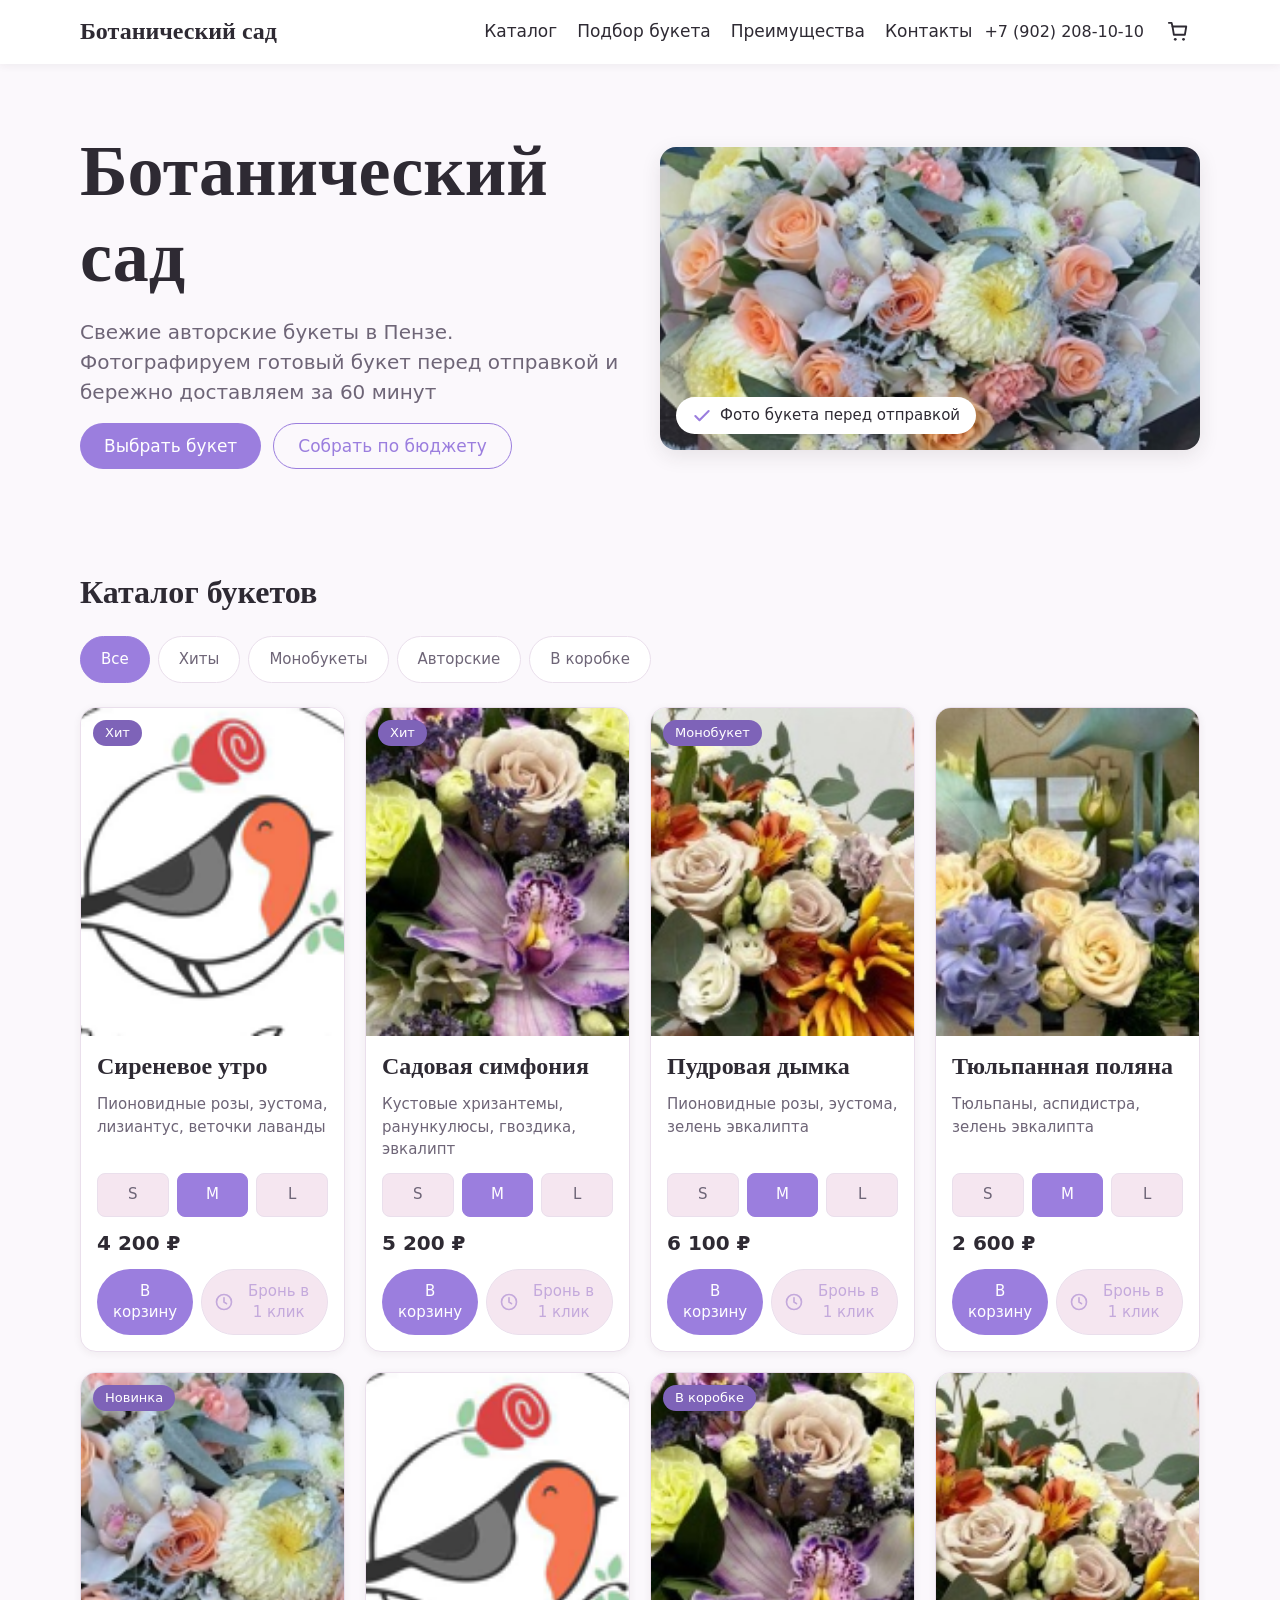
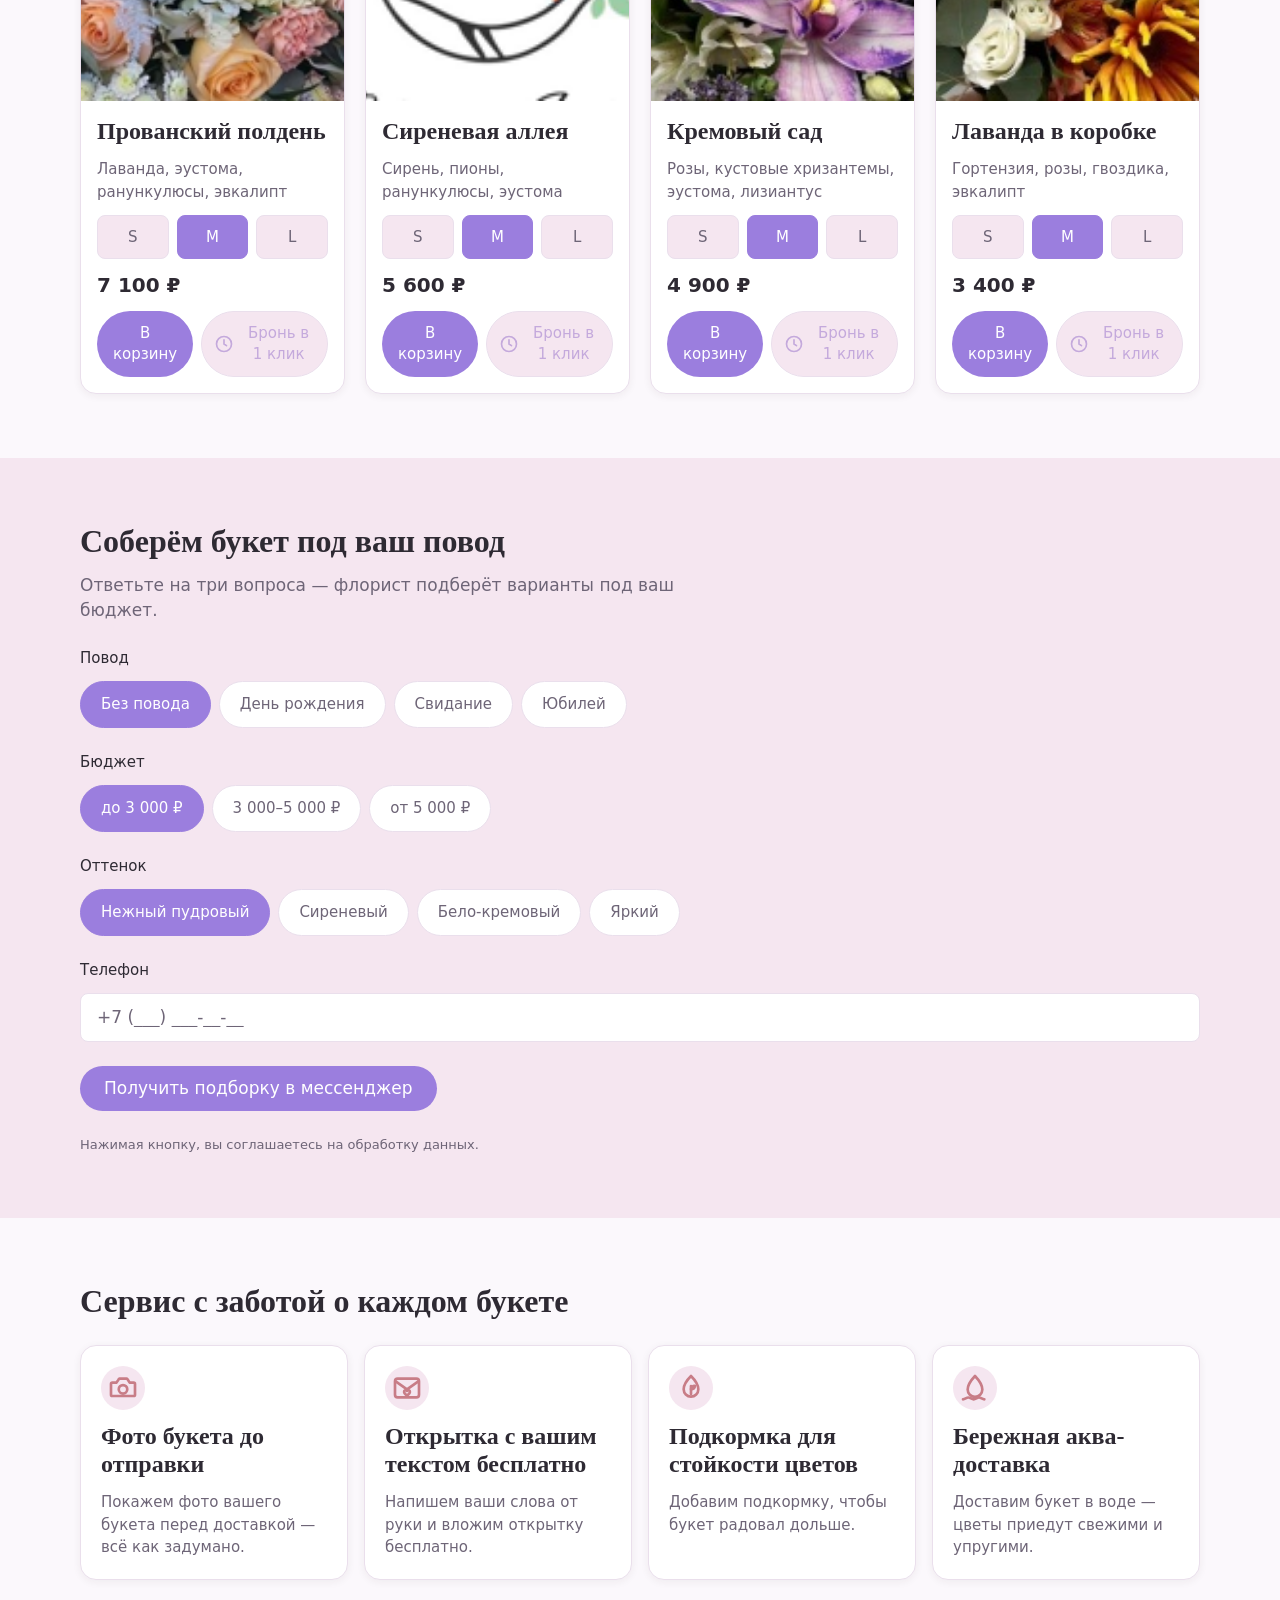
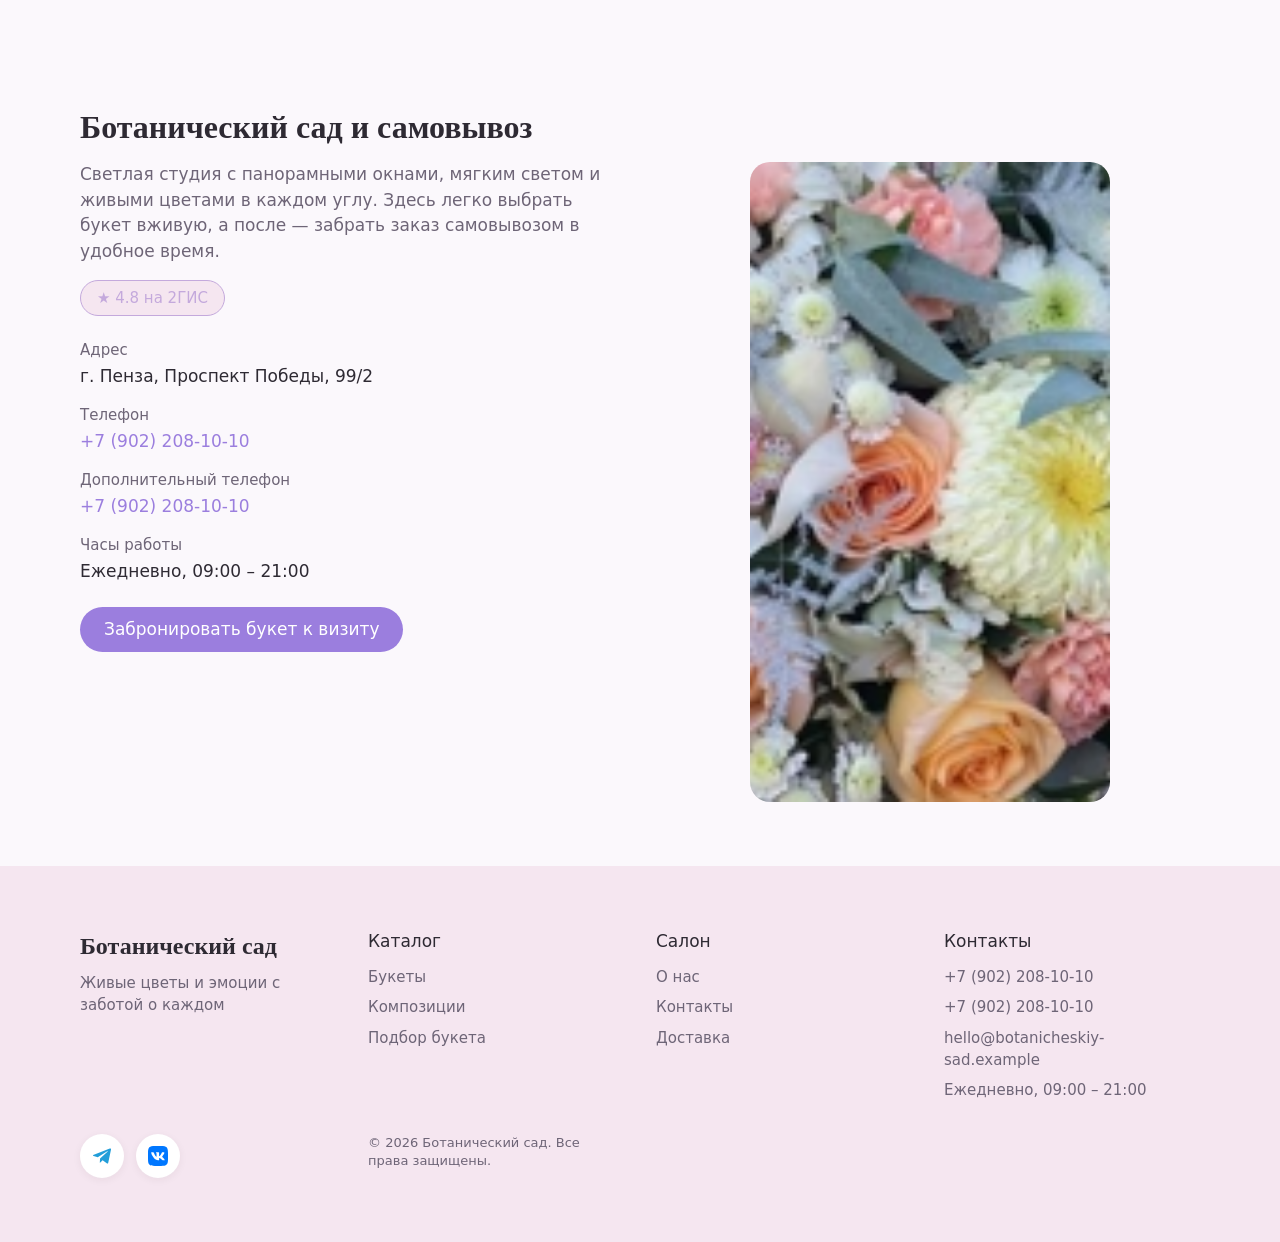
==== commit 43d8de8b: "Deploy 1 demo sites" ====
--- a/botanicheskiy-sad-penza/index.html
+++ b/botanicheskiy-sad-penza/index.html
@@ -3,8 +3,8 @@
 <head>
   <meta charset="UTF-8">
   <meta name="viewport" content="width=device-width, initial-scale=1.0">
-  <title>Sirelis — цветочный салон</title>
-  <meta name="description" content="Sirelis — цветочный салон: свежие букеты, авторские композиции, подбор букета под повод и бюджет, доставка цветов по городу.">
+  <title>Ботанический сад — цветочная студия в Пензе</title>
+  <meta name="description" content="Ботанический сад — цветочная студия в Пензе: свежие букеты, авторские композиции, подбор букета под повод и бюджет, доставка цветов по городу.">
   <link rel="stylesheet" href="css/reset.css">
   <link rel="stylesheet" href="css/variables.css">
   <link rel="stylesheet" href="css/style.css">
@@ -15,7 +15,7 @@
   <header class="header">
     <div class="header__inner container">
       <a class="header__logo" href="#top">
-        <span class="header__logo-text">Sirelis</span>
+        <span class="header__logo-text">Ботанический сад</span>
       </a>
 
       <button class="header__burger" type="button" aria-label="Открыть меню" aria-expanded="false" aria-controls="site-nav">
@@ -41,7 +41,7 @@
         </ul>
       </nav>
 
-      <a class="header__phone" href="tel:+79969616000">+7 (996) 961-60-00</a>
+      <a class="header__phone" href="tel:+79022081010">+7 (902) 208-10-10</a>
 
       <button class="header__cart" type="button" data-cart-open aria-label="Открыть корзину" aria-controls="cart">
         <svg class="header__cart-icon" viewBox="0 0 24 24" width="22" height="22" aria-hidden="true" focusable="false">
@@ -61,7 +61,7 @@
     <section class="hero" id="hero">
       <div class="hero__inner container">
         <div class="hero__content">
-          <h1 class="hero__title">Sirelis</h1>
+          <h1 class="hero__title">Ботанический сад</h1>
           <p class="hero__subtitle">Свежие авторские букеты в Пензе. Фотографируем готовый букет перед отправкой и бережно доставляем за 60 минут</p>
           <div class="hero__actions">
             <a class="btn btn--primary" href="#catalog">Выбрать букет</a>
@@ -69,10 +69,10 @@
           </div>
         </div>
         <div class="hero__media">
-          <img class="hero__image" src="photos/photo_2026-11-07_14-07-28.jpg" alt="Букет из свежих цветов в салоне Sirelis" width="1600" height="1000">
+          <img class="hero__image" src="photos/photo_2026-11-07_14-07-28.jpg" alt="Букет из свежих цветов в Ботаническом саду" width="1600" height="1000">
           <p class="hero__badge">
             <svg class="hero__badge-icon" viewBox="0 0 24 24" width="20" height="20" aria-hidden="true" focusable="false">
-              <path d="M20 6 9 17l-5-5" fill="none" stroke="#B59B6D" stroke-width="2.5" stroke-linecap="round" stroke-linejoin="round"/>
+              <path d="M20 6 9 17l-5-5" fill="none" stroke="#9B7EDE" stroke-width="2.5" stroke-linecap="round" stroke-linejoin="round"/>
             </svg>
             <span class="hero__badge-text">Фото букета перед отправкой</span>
           </p>
@@ -94,209 +94,209 @@
         </div>
 
         <div class="catalog__grid">
-          <article class="card" data-category="hits" data-selected-size="m" data-id="rozovoe-utro" data-title="Розовое утро">
-            <div class="card__media">
-              <img class="card__image" src="photos/photo_2026-11-09_09-19-30.jpg" alt="Букет &quot;Розовое утро&quot; из пионовидных роз, эустомы и лизиантуса в пудровых тонах" width="800" height="1000" loading="lazy" decoding="async">
+          <article class="card" data-category="hits" data-selected-size="m" data-id="rozovoe-utro" data-title="Сиреневое утро">
+            <div class="card__media">
+              <img class="card__image" src="photos/photo_2026-11-09_09-19-30.jpg" alt="Букет &quot;Сиреневое утро&quot; из пионовидных роз, эустомы и лизиантуса в лавандовых тонах" width="800" height="1000" loading="lazy" decoding="async">
               <span class="card__badge">Хит</span>
             </div>
             <div class="card__body">
-              <h3 class="card__title">Розовое утро</h3>
-              <p class="card__composition">Пионовидные розы, эустома, лизиантус, эвкалипт</p>
-              <div class="card__sizes" role="group" aria-label="Размер букета «Розовое утро»">
-                <button class="card__size" type="button" data-size="s" data-price="2900" aria-pressed="false">S</button>
-                <button class="card__size card__size--active" type="button" data-size="m" data-price="3900" aria-pressed="true">M</button>
-                <button class="card__size" type="button" data-size="l" data-price="5400" aria-pressed="false">L</button>
-              </div>
-              <p class="card__price" data-price-value="3900">3&nbsp;900&nbsp;₽</p>
-              <div class="card__actions">
-                <button class="card__btn" type="button" data-cart-add>В корзину</button>
-                <button class="card__book" type="button" data-book-open aria-label="Бронь в 1 клик: Розовое утро">
-                  <svg class="card__book-icon" viewBox="0 0 24 24" width="20" height="20" aria-hidden="true" focusable="false">
-                    <circle cx="12" cy="12" r="9" fill="none" stroke="currentColor" stroke-width="2"/>
-                    <path d="M12 7v5l3 2" fill="none" stroke="currentColor" stroke-width="2" stroke-linecap="round" stroke-linejoin="round"/>
-                  </svg>
-                  <span class="card__book-text">Бронь в 1 клик</span>
-                </button>
-              </div>
-            </div>
-          </article>
-
-          <article class="card" data-category="hits" data-selected-size="m" data-id="letniy-sad" data-title="Летний сад">
-            <div class="card__media">
-              <img class="card__image" src="photos/photo_2026-11-17_12-26-32.jpg" alt="Сборный букет &quot;Летний сад&quot; с хризантемами, ранункулюсами и гвоздикой" width="800" height="1000" loading="lazy" decoding="async">
+              <h3 class="card__title">Сиреневое утро</h3>
+              <p class="card__composition">Пионовидные розы, эустома, лизиантус, веточки лаванды</p>
+              <div class="card__sizes" role="group" aria-label="Размер букета «Сиреневое утро»">
+                <button class="card__size" type="button" data-size="s" data-price="3100" aria-pressed="false">S</button>
+                <button class="card__size card__size--active" type="button" data-size="m" data-price="4200" aria-pressed="true">M</button>
+                <button class="card__size" type="button" data-size="l" data-price="5800" aria-pressed="false">L</button>
+              </div>
+              <p class="card__price" data-price-value="4200">4&nbsp;200&nbsp;₽</p>
+              <div class="card__actions">
+                <button class="card__btn" type="button" data-cart-add>В корзину</button>
+                <button class="card__book" type="button" data-book-open aria-label="Бронь в 1 клик: Сиреневое утро">
+                  <svg class="card__book-icon" viewBox="0 0 24 24" width="20" height="20" aria-hidden="true" focusable="false">
+                    <circle cx="12" cy="12" r="9" fill="none" stroke="currentColor" stroke-width="2"/>
+                    <path d="M12 7v5l3 2" fill="none" stroke="currentColor" stroke-width="2" stroke-linecap="round" stroke-linejoin="round"/>
+                  </svg>
+                  <span class="card__book-text">Бронь в 1 клик</span>
+                </button>
+              </div>
+            </div>
+          </article>
+
+          <article class="card" data-category="hits" data-selected-size="m" data-id="letniy-sad" data-title="Садовая симфония">
+            <div class="card__media">
+              <img class="card__image" src="photos/photo_2026-11-17_12-26-32.jpg" alt="Сборный букет &quot;Садовая симфония&quot; с хризантемами, ранункулюсами и гвоздикой" width="800" height="1000" loading="lazy" decoding="async">
               <span class="card__badge">Хит</span>
             </div>
             <div class="card__body">
-              <h3 class="card__title">Летний сад</h3>
+              <h3 class="card__title">Садовая симфония</h3>
               <p class="card__composition">Кустовые хризантемы, ранункулюсы, гвоздика, эвкалипт</p>
-              <div class="card__sizes" role="group" aria-label="Размер букета «Летний сад»">
-                <button class="card__size" type="button" data-size="s" data-price="3900" aria-pressed="false">S</button>
+              <div class="card__sizes" role="group" aria-label="Размер букета «Садовая симфония»">
+                <button class="card__size" type="button" data-size="s" data-price="4100" aria-pressed="false">S</button>
+                <button class="card__size card__size--active" type="button" data-size="m" data-price="5200" aria-pressed="true">M</button>
+                <button class="card__size" type="button" data-size="l" data-price="6800" aria-pressed="false">L</button>
+              </div>
+              <p class="card__price" data-price-value="5200">5&nbsp;200&nbsp;₽</p>
+              <div class="card__actions">
+                <button class="card__btn" type="button" data-cart-add>В корзину</button>
+                <button class="card__book" type="button" data-book-open aria-label="Бронь в 1 клик: Садовая симфония">
+                  <svg class="card__book-icon" viewBox="0 0 24 24" width="20" height="20" aria-hidden="true" focusable="false">
+                    <circle cx="12" cy="12" r="9" fill="none" stroke="currentColor" stroke-width="2"/>
+                    <path d="M12 7v5l3 2" fill="none" stroke="currentColor" stroke-width="2" stroke-linecap="round" stroke-linejoin="round"/>
+                  </svg>
+                  <span class="card__book-text">Бронь в 1 клик</span>
+                </button>
+              </div>
+            </div>
+          </article>
+
+          <article class="card" data-category="mono" data-selected-size="m" data-id="pudrovyy-shelk" data-title="Пудровая дымка">
+            <div class="card__media">
+              <img class="card__image" src="photos/photo_2026-11-21_12-21-20.jpg" alt="Монобукет &quot;Пудровая дымка&quot; из пионовидных роз мягкого розового оттенка" width="800" height="1000" loading="lazy" decoding="async">
+              <span class="card__badge">Монобукет</span>
+            </div>
+            <div class="card__body">
+              <h3 class="card__title">Пудровая дымка</h3>
+              <p class="card__composition">Пионовидные розы, эустома, зелень эвкалипта</p>
+              <div class="card__sizes" role="group" aria-label="Размер букета «Пудровая дымка»">
+                <button class="card__size" type="button" data-size="s" data-price="4700" aria-pressed="false">S</button>
+                <button class="card__size card__size--active" type="button" data-size="m" data-price="6100" aria-pressed="true">M</button>
+                <button class="card__size" type="button" data-size="l" data-price="7800" aria-pressed="false">L</button>
+              </div>
+              <p class="card__price" data-price-value="6100">6&nbsp;100&nbsp;₽</p>
+              <div class="card__actions">
+                <button class="card__btn" type="button" data-cart-add>В корзину</button>
+                <button class="card__book" type="button" data-book-open aria-label="Бронь в 1 клик: Пудровая дымка">
+                  <svg class="card__book-icon" viewBox="0 0 24 24" width="20" height="20" aria-hidden="true" focusable="false">
+                    <circle cx="12" cy="12" r="9" fill="none" stroke="currentColor" stroke-width="2"/>
+                    <path d="M12 7v5l3 2" fill="none" stroke="currentColor" stroke-width="2" stroke-linecap="round" stroke-linejoin="round"/>
+                  </svg>
+                  <span class="card__book-text">Бронь в 1 клик</span>
+                </button>
+              </div>
+            </div>
+          </article>
+
+          <article class="card" data-category="mono" data-selected-size="m" data-id="tyulpanmyy-vals" data-title="Тюльпанная поляна">
+            <div class="card__media">
+              <img class="card__image" src="photos/photo_2026-11-21_18-42-05.jpg" alt="Монобукет &quot;Тюльпанная поляна&quot; из свежих тюльпанов с зеленью" width="800" height="1000" loading="lazy" decoding="async">
+            </div>
+            <div class="card__body">
+              <h3 class="card__title">Тюльпанная поляна</h3>
+              <p class="card__composition">Тюльпаны, аспидистра, зелень эвкалипта</p>
+              <div class="card__sizes" role="group" aria-label="Размер букета «Тюльпанная поляна»">
+                <button class="card__size" type="button" data-size="s" data-price="1900" aria-pressed="false">S</button>
+                <button class="card__size card__size--active" type="button" data-size="m" data-price="2600" aria-pressed="true">M</button>
+                <button class="card__size" type="button" data-size="l" data-price="3400" aria-pressed="false">L</button>
+              </div>
+              <p class="card__price" data-price-value="2600">2&nbsp;600&nbsp;₽</p>
+              <div class="card__actions">
+                <button class="card__btn" type="button" data-cart-add>В корзину</button>
+                <button class="card__book" type="button" data-book-open aria-label="Бронь в 1 клик: Тюльпанная поляна">
+                  <svg class="card__book-icon" viewBox="0 0 24 24" width="20" height="20" aria-hidden="true" focusable="false">
+                    <circle cx="12" cy="12" r="9" fill="none" stroke="currentColor" stroke-width="2"/>
+                    <path d="M12 7v5l3 2" fill="none" stroke="currentColor" stroke-width="2" stroke-linecap="round" stroke-linejoin="round"/>
+                  </svg>
+                  <span class="card__book-text">Бронь в 1 клик</span>
+                </button>
+              </div>
+            </div>
+          </article>
+
+          <article class="card" data-category="author" data-selected-size="m" data-id="nezhnost-provansa" data-title="Прованский полдень">
+            <div class="card__media">
+              <img class="card__image" src="photos/photo_2026-11-07_14-07-28.jpg" alt="Авторский букет &quot;Прованский полдень&quot; с лавандой, эустомой и ранункулюсами" width="800" height="1000" loading="lazy" decoding="async">
+              <span class="card__badge">Новинка</span>
+            </div>
+            <div class="card__body">
+              <h3 class="card__title">Прованский полдень</h3>
+              <p class="card__composition">Лаванда, эустома, ранункулюсы, эвкалипт</p>
+              <div class="card__sizes" role="group" aria-label="Размер букета «Прованский полдень»">
+                <button class="card__size" type="button" data-size="s" data-price="5600" aria-pressed="false">S</button>
+                <button class="card__size card__size--active" type="button" data-size="m" data-price="7100" aria-pressed="true">M</button>
+                <button class="card__size" type="button" data-size="l" data-price="8200" aria-pressed="false">L</button>
+              </div>
+              <p class="card__price" data-price-value="7100">7&nbsp;100&nbsp;₽</p>
+              <div class="card__actions">
+                <button class="card__btn" type="button" data-cart-add>В корзину</button>
+                <button class="card__book" type="button" data-book-open aria-label="Бронь в 1 клик: Прованский полдень">
+                  <svg class="card__book-icon" viewBox="0 0 24 24" width="20" height="20" aria-hidden="true" focusable="false">
+                    <circle cx="12" cy="12" r="9" fill="none" stroke="currentColor" stroke-width="2"/>
+                    <path d="M12 7v5l3 2" fill="none" stroke="currentColor" stroke-width="2" stroke-linecap="round" stroke-linejoin="round"/>
+                  </svg>
+                  <span class="card__book-text">Бронь в 1 клик</span>
+                </button>
+              </div>
+            </div>
+          </article>
+
+          <article class="card" data-category="author" data-selected-size="m" data-id="utrennyaya-siren" data-title="Сиреневая аллея">
+            <div class="card__media">
+              <img class="card__image" src="photos/photo_2026-11-09_09-19-30.jpg" alt="Авторский букет &quot;Сиреневая аллея&quot; с сиренью, пионами и ранункулюсами" width="800" height="1000" loading="lazy" decoding="async">
+            </div>
+            <div class="card__body">
+              <h3 class="card__title">Сиреневая аллея</h3>
+              <p class="card__composition">Сирень, пионы, ранункулюсы, эустома</p>
+              <div class="card__sizes" role="group" aria-label="Размер букета «Сиреневая аллея»">
+                <button class="card__size" type="button" data-size="s" data-price="4400" aria-pressed="false">S</button>
+                <button class="card__size card__size--active" type="button" data-size="m" data-price="5600" aria-pressed="true">M</button>
+                <button class="card__size" type="button" data-size="l" data-price="7100" aria-pressed="false">L</button>
+              </div>
+              <p class="card__price" data-price-value="5600">5&nbsp;600&nbsp;₽</p>
+              <div class="card__actions">
+                <button class="card__btn" type="button" data-cart-add>В корзину</button>
+                <button class="card__book" type="button" data-book-open aria-label="Бронь в 1 клик: Сиреневая аллея">
+                  <svg class="card__book-icon" viewBox="0 0 24 24" width="20" height="20" aria-hidden="true" focusable="false">
+                    <circle cx="12" cy="12" r="9" fill="none" stroke="currentColor" stroke-width="2"/>
+                    <path d="M12 7v5l3 2" fill="none" stroke="currentColor" stroke-width="2" stroke-linecap="round" stroke-linejoin="round"/>
+                  </svg>
+                  <span class="card__book-text">Бронь в 1 клик</span>
+                </button>
+              </div>
+            </div>
+          </article>
+
+          <article class="card" data-category="box" data-selected-size="m" data-id="milk-rouz" data-title="Кремовый сад">
+            <div class="card__media">
+              <img class="card__image" src="photos/photo_2026-11-17_12-26-32.jpg" alt="Композиция &quot;Кремовый сад&quot; в коробке с розами, хризантемами и эустомой" width="800" height="1000" loading="lazy" decoding="async">
+              <span class="card__badge">В коробке</span>
+            </div>
+            <div class="card__body">
+              <h3 class="card__title">Кремовый сад</h3>
+              <p class="card__composition">Розы, кустовые хризантемы, эустома, лизиантус</p>
+              <div class="card__sizes" role="group" aria-label="Размер букета «Кремовый сад»">
+                <button class="card__size" type="button" data-size="s" data-price="3800" aria-pressed="false">S</button>
                 <button class="card__size card__size--active" type="button" data-size="m" data-price="4900" aria-pressed="true">M</button>
                 <button class="card__size" type="button" data-size="l" data-price="6400" aria-pressed="false">L</button>
               </div>
               <p class="card__price" data-price-value="4900">4&nbsp;900&nbsp;₽</p>
               <div class="card__actions">
                 <button class="card__btn" type="button" data-cart-add>В корзину</button>
-                <button class="card__book" type="button" data-book-open aria-label="Бронь в 1 клик: Летний сад">
-                  <svg class="card__book-icon" viewBox="0 0 24 24" width="20" height="20" aria-hidden="true" focusable="false">
-                    <circle cx="12" cy="12" r="9" fill="none" stroke="currentColor" stroke-width="2"/>
-                    <path d="M12 7v5l3 2" fill="none" stroke="currentColor" stroke-width="2" stroke-linecap="round" stroke-linejoin="round"/>
-                  </svg>
-                  <span class="card__book-text">Бронь в 1 клик</span>
-                </button>
-              </div>
-            </div>
-          </article>
-
-          <article class="card" data-category="mono" data-selected-size="m" data-id="pudrovyy-shelk" data-title="Пудровый шёлк">
-            <div class="card__media">
-              <img class="card__image" src="photos/photo_2026-11-21_12-21-20.jpg" alt="Монобукет &quot;Пудровый шёлк&quot; из пионовидных роз мягкого розового оттенка" width="800" height="1000" loading="lazy" decoding="async">
-              <span class="card__badge">Монобукет</span>
-            </div>
-            <div class="card__body">
-              <h3 class="card__title">Пудровый шёлк</h3>
-              <p class="card__composition">Пионовидные розы, эустома, зелень эвкалипта</p>
-              <div class="card__sizes" role="group" aria-label="Размер букета «Пудровый шёлк»">
-                <button class="card__size" type="button" data-size="s" data-price="4500" aria-pressed="false">S</button>
-                <button class="card__size card__size--active" type="button" data-size="m" data-price="5900" aria-pressed="true">M</button>
-                <button class="card__size" type="button" data-size="l" data-price="7400" aria-pressed="false">L</button>
-              </div>
-              <p class="card__price" data-price-value="5900">5&nbsp;900&nbsp;₽</p>
-              <div class="card__actions">
-                <button class="card__btn" type="button" data-cart-add>В корзину</button>
-                <button class="card__book" type="button" data-book-open aria-label="Бронь в 1 клик: Пудровый шёлк">
-                  <svg class="card__book-icon" viewBox="0 0 24 24" width="20" height="20" aria-hidden="true" focusable="false">
-                    <circle cx="12" cy="12" r="9" fill="none" stroke="currentColor" stroke-width="2"/>
-                    <path d="M12 7v5l3 2" fill="none" stroke="currentColor" stroke-width="2" stroke-linecap="round" stroke-linejoin="round"/>
-                  </svg>
-                  <span class="card__book-text">Бронь в 1 клик</span>
-                </button>
-              </div>
-            </div>
-          </article>
-
-          <article class="card" data-category="mono" data-selected-size="m" data-id="tyulpanmyy-vals" data-title="Тюльпанный вальс">
-            <div class="card__media">
-              <img class="card__image" src="photos/photo_2026-11-21_18-42-05.jpg" alt="Монобукет &quot;Тюльпанный вальс&quot; из свежих тюльпанов с зеленью" width="800" height="1000" loading="lazy" decoding="async">
-            </div>
-            <div class="card__body">
-              <h3 class="card__title">Тюльпанный вальс</h3>
-              <p class="card__composition">Тюльпаны, аспидистра, зелень эвкалипта</p>
-              <div class="card__sizes" role="group" aria-label="Размер букета «Тюльпанный вальс»">
-                <button class="card__size" type="button" data-size="s" data-price="1800" aria-pressed="false">S</button>
-                <button class="card__size card__size--active" type="button" data-size="m" data-price="2400" aria-pressed="true">M</button>
-                <button class="card__size" type="button" data-size="l" data-price="3200" aria-pressed="false">L</button>
-              </div>
-              <p class="card__price" data-price-value="2400">2&nbsp;400&nbsp;₽</p>
-              <div class="card__actions">
-                <button class="card__btn" type="button" data-cart-add>В корзину</button>
-                <button class="card__book" type="button" data-book-open aria-label="Бронь в 1 клик: Тюльпанный вальс">
-                  <svg class="card__book-icon" viewBox="0 0 24 24" width="20" height="20" aria-hidden="true" focusable="false">
-                    <circle cx="12" cy="12" r="9" fill="none" stroke="currentColor" stroke-width="2"/>
-                    <path d="M12 7v5l3 2" fill="none" stroke="currentColor" stroke-width="2" stroke-linecap="round" stroke-linejoin="round"/>
-                  </svg>
-                  <span class="card__book-text">Бронь в 1 клик</span>
-                </button>
-              </div>
-            </div>
-          </article>
-
-          <article class="card" data-category="author" data-selected-size="m" data-id="nezhnost-provansa" data-title="Нежность Прованса">
-            <div class="card__media">
-              <img class="card__image" src="photos/photo_2026-11-07_14-07-28.jpg" alt="Авторский букет &quot;Нежность Прованса&quot; с лавандой, эустомой и ранункулюсами" width="800" height="1000" loading="lazy" decoding="async">
-              <span class="card__badge">Новинка</span>
-            </div>
-            <div class="card__body">
-              <h3 class="card__title">Нежность Прованса</h3>
-              <p class="card__composition">Лаванда, эустома, ранункулюсы, эвкалипт</p>
-              <div class="card__sizes" role="group" aria-label="Размер букета «Нежность Прованса»">
-                <button class="card__size" type="button" data-size="s" data-price="5400" aria-pressed="false">S</button>
-                <button class="card__size card__size--active" type="button" data-size="m" data-price="6900" aria-pressed="true">M</button>
-                <button class="card__size" type="button" data-size="l" data-price="7900" aria-pressed="false">L</button>
-              </div>
-              <p class="card__price" data-price-value="6900">6&nbsp;900&nbsp;₽</p>
-              <div class="card__actions">
-                <button class="card__btn" type="button" data-cart-add>В корзину</button>
-                <button class="card__book" type="button" data-book-open aria-label="Бронь в 1 клик: Нежность Прованса">
-                  <svg class="card__book-icon" viewBox="0 0 24 24" width="20" height="20" aria-hidden="true" focusable="false">
-                    <circle cx="12" cy="12" r="9" fill="none" stroke="currentColor" stroke-width="2"/>
-                    <path d="M12 7v5l3 2" fill="none" stroke="currentColor" stroke-width="2" stroke-linecap="round" stroke-linejoin="round"/>
-                  </svg>
-                  <span class="card__book-text">Бронь в 1 клик</span>
-                </button>
-              </div>
-            </div>
-          </article>
-
-          <article class="card" data-category="author" data-selected-size="m" data-id="utrennyaya-siren" data-title="Утренняя сирень">
-            <div class="card__media">
-              <img class="card__image" src="photos/photo_2026-11-09_09-19-30.jpg" alt="Авторский букет &quot;Утренняя сирень&quot; с сиренью, пионами и ранункулюсами" width="800" height="1000" loading="lazy" decoding="async">
-            </div>
-            <div class="card__body">
-              <h3 class="card__title">Утренняя сирень</h3>
-              <p class="card__composition">Сирень, пионы, ранункулюсы, эустома</p>
-              <div class="card__sizes" role="group" aria-label="Размер букета «Утренняя сирень»">
-                <button class="card__size" type="button" data-size="s" data-price="4200" aria-pressed="false">S</button>
-                <button class="card__size card__size--active" type="button" data-size="m" data-price="5400" aria-pressed="true">M</button>
-                <button class="card__size" type="button" data-size="l" data-price="6900" aria-pressed="false">L</button>
-              </div>
-              <p class="card__price" data-price-value="5400">5&nbsp;400&nbsp;₽</p>
-              <div class="card__actions">
-                <button class="card__btn" type="button" data-cart-add>В корзину</button>
-                <button class="card__book" type="button" data-book-open aria-label="Бронь в 1 клик: Утренняя сирень">
-                  <svg class="card__book-icon" viewBox="0 0 24 24" width="20" height="20" aria-hidden="true" focusable="false">
-                    <circle cx="12" cy="12" r="9" fill="none" stroke="currentColor" stroke-width="2"/>
-                    <path d="M12 7v5l3 2" fill="none" stroke="currentColor" stroke-width="2" stroke-linecap="round" stroke-linejoin="round"/>
-                  </svg>
-                  <span class="card__book-text">Бронь в 1 клик</span>
-                </button>
-              </div>
-            </div>
-          </article>
-
-          <article class="card" data-category="box" data-selected-size="m" data-id="milk-rouz" data-title="Милк Роуз">
-            <div class="card__media">
-              <img class="card__image" src="photos/photo_2026-11-17_12-26-32.jpg" alt="Композиция &quot;Милк Роуз&quot; в коробке с розами, хризантемами и эустомой" width="800" height="1000" loading="lazy" decoding="async">
-              <span class="card__badge">В коробке</span>
-            </div>
-            <div class="card__body">
-              <h3 class="card__title">Милк Роуз</h3>
-              <p class="card__composition">Розы, кустовые хризантемы, эустома, лизиантус</p>
-              <div class="card__sizes" role="group" aria-label="Размер букета «Милк Роуз»">
-                <button class="card__size" type="button" data-size="s" data-price="3600" aria-pressed="false">S</button>
-                <button class="card__size card__size--active" type="button" data-size="m" data-price="4700" aria-pressed="true">M</button>
-                <button class="card__size" type="button" data-size="l" data-price="6200" aria-pressed="false">L</button>
-              </div>
-              <p class="card__price" data-price-value="4700">4&nbsp;700&nbsp;₽</p>
-              <div class="card__actions">
-                <button class="card__btn" type="button" data-cart-add>В корзину</button>
-                <button class="card__book" type="button" data-book-open aria-label="Бронь в 1 клик: Милк Роуз">
-                  <svg class="card__book-icon" viewBox="0 0 24 24" width="20" height="20" aria-hidden="true" focusable="false">
-                    <circle cx="12" cy="12" r="9" fill="none" stroke="currentColor" stroke-width="2"/>
-                    <path d="M12 7v5l3 2" fill="none" stroke="currentColor" stroke-width="2" stroke-linecap="round" stroke-linejoin="round"/>
-                  </svg>
-                  <span class="card__book-text">Бронь в 1 клик</span>
-                </button>
-              </div>
-            </div>
-          </article>
-
-          <article class="card" data-category="box" data-selected-size="m" data-id="pudra-i-zoloto" data-title="Пудра и золото">
-            <div class="card__media">
-              <img class="card__image" src="photos/photo_2026-11-21_12-21-20.jpg" alt="Композиция &quot;Пудра и золото&quot; в коробке с гортензией, розами и гвоздикой" width="800" height="1000" loading="lazy" decoding="async">
-            </div>
-            <div class="card__body">
-              <h3 class="card__title">Пудра и золото</h3>
+                <button class="card__book" type="button" data-book-open aria-label="Бронь в 1 клик: Кремовый сад">
+                  <svg class="card__book-icon" viewBox="0 0 24 24" width="20" height="20" aria-hidden="true" focusable="false">
+                    <circle cx="12" cy="12" r="9" fill="none" stroke="currentColor" stroke-width="2"/>
+                    <path d="M12 7v5l3 2" fill="none" stroke="currentColor" stroke-width="2" stroke-linecap="round" stroke-linejoin="round"/>
+                  </svg>
+                  <span class="card__book-text">Бронь в 1 клик</span>
+                </button>
+              </div>
+            </div>
+          </article>
+
+          <article class="card" data-category="box" data-selected-size="m" data-id="pudra-i-zoloto" data-title="Лаванда в коробке">
+            <div class="card__media">
+              <img class="card__image" src="photos/photo_2026-11-21_12-21-20.jpg" alt="Композиция &quot;Лаванда в коробке&quot; с гортензией, розами и гвоздикой" width="800" height="1000" loading="lazy" decoding="async">
+            </div>
+            <div class="card__body">
+              <h3 class="card__title">Лаванда в коробке</h3>
               <p class="card__composition">Гортензия, розы, гвоздика, эвкалипт</p>
-              <div class="card__sizes" role="group" aria-label="Размер букета «Пудра и золото»">
-                <button class="card__size" type="button" data-size="s" data-price="2400" aria-pressed="false">S</button>
-                <button class="card__size card__size--active" type="button" data-size="m" data-price="3200" aria-pressed="true">M</button>
-                <button class="card__size" type="button" data-size="l" data-price="4500" aria-pressed="false">L</button>
-              </div>
-              <p class="card__price" data-price-value="3200">3&nbsp;200&nbsp;₽</p>
-              <div class="card__actions">
-                <button class="card__btn" type="button" data-cart-add>В корзину</button>
-                <button class="card__book" type="button" data-book-open aria-label="Бронь в 1 клик: Пудра и золото">
+              <div class="card__sizes" role="group" aria-label="Размер букета «Лаванда в коробке»">
+                <button class="card__size" type="button" data-size="s" data-price="2500" aria-pressed="false">S</button>
+                <button class="card__size card__size--active" type="button" data-size="m" data-price="3400" aria-pressed="true">M</button>
+                <button class="card__size" type="button" data-size="l" data-price="4700" aria-pressed="false">L</button>
+              </div>
+              <p class="card__price" data-price-value="3400">3&nbsp;400&nbsp;₽</p>
+              <div class="card__actions">
+                <button class="card__btn" type="button" data-cart-add>В корзину</button>
+                <button class="card__book" type="button" data-book-open aria-label="Бронь в 1 клик: Лаванда в коробке">
                   <svg class="card__book-icon" viewBox="0 0 24 24" width="20" height="20" aria-hidden="true" focusable="false">
                     <circle cx="12" cy="12" r="9" fill="none" stroke="currentColor" stroke-width="2"/>
                     <path d="M12 7v5l3 2" fill="none" stroke="currentColor" stroke-width="2" stroke-linecap="round" stroke-linejoin="round"/>
@@ -404,26 +404,26 @@
     <!-- Салон и самовывоз -->
     <section class="salon" id="contacts">
       <div class="container">
-        <h2 class="salon__title">Салон Sirelis и самовывоз</h2>
+        <h2 class="salon__title">Ботанический сад и самовывоз</h2>
 
         <div class="salon__grid">
           <div class="salon__content">
-            <p class="salon__text">Уютный павильон с панорамными окнами, мягким светом и живыми цветами в каждом углу. Здесь легко выбрать букет вживую, а после — забрать заказ самовывозом в удобное время.</p>
-
-            <p class="salon__rating">★ 4.4 на 2ГИС</p>
+            <p class="salon__text">Светлая студия с панорамными окнами, мягким светом и живыми цветами в каждом углу. Здесь легко выбрать букет вживую, а после — забрать заказ самовывозом в удобное время.</p>
+
+            <p class="salon__rating">★ 4.8 на 2ГИС</p>
 
             <ul class="salon__list">
               <li class="salon__item">
                 <span class="salon__label">Адрес</span>
-                <span class="salon__value">г. Пенза, Проспект Строителей, 154Б/1 (м-н Арбеково, 1 этаж)</span>
+                <span class="salon__value">г. Пенза, Проспект Победы, 99/2</span>
               </li>
               <li class="salon__item">
                 <span class="salon__label">Телефон</span>
-                <a class="salon__value salon__link" href="tel:+79969616000">+7 (996) 961-60-00</a>
+                <a class="salon__value salon__link" href="tel:+79022081010">+7 (902) 208-10-10</a>
               </li>
               <li class="salon__item">
                 <span class="salon__label">Дополнительный телефон</span>
-                <a class="salon__value salon__link" href="tel:+79648722024">+7 (964) 872-20-24</a>
+                <a class="salon__value salon__link" href="tel:+79022081010">+7 (902) 208-10-10</a>
               </li>
               <li class="salon__item">
                 <span class="salon__label">Часы работы</span>
@@ -436,10 +436,7 @@
 
           <div class="salon__media">
             <div class="salon__video">
-              <video class="salon__video-player" controls playsinline preload="metadata" poster="photos/photo_2026-11-21_12-21-20.jpg" width="360" height="640">
-                <source src="photos/-593069146008775534.mp4" type="video/mp4">
-                Ваш браузер не поддерживает видео.
-              </video>
+              <img class="salon__video-player" src="photos/photo_2026-11-07_14-07-28.jpg" alt="Ботанический сад" width="360" height="640" loading="lazy" decoding="async">
             </div>
           </div>
         </div>
@@ -452,8 +449,8 @@
   <footer class="footer">
     <div class="footer__inner container">
       <div class="footer__brand">
-        <span class="footer__logo">Sirelis</span>
-        <p class="footer__tagline">Цветы, которые говорят за вас</p>
+        <span class="footer__logo">Ботанический сад</span>
+        <p class="footer__tagline">Живые цветы и эмоции с заботой о каждом</p>
       </div>
 
       <div class="footer__col">
@@ -477,9 +474,9 @@
       <div class="footer__col">
         <h2 class="footer__title">Контакты</h2>
         <ul class="footer__list">
-          <li class="footer__item"><a class="footer__link" href="tel:+79969616000">+7 (996) 961-60-00</a></li>
-          <li class="footer__item"><a class="footer__link" href="tel:+79648722024">+7 (964) 872-20-24</a></li>
-          <li class="footer__item"><a class="footer__link" href="mailto:hello@sirelis.example">hello@sirelis.example</a></li>
+          <li class="footer__item"><a class="footer__link" href="tel:+79022081010">+7 (902) 208-10-10</a></li>
+          <li class="footer__item"><a class="footer__link" href="tel:+79022081010">+7 (902) 208-10-10</a></li>
+          <li class="footer__item"><a class="footer__link" href="mailto:hello@botanicheskiy-sad.example">hello@botanicheskiy-sad.example</a></li>
           <li class="footer__item"><span class="footer__text">Ежедневно, 09:00 – 21:00</span></li>
         </ul>
       </div>
@@ -493,7 +490,7 @@
         </a>
       </div>
 
-      <p class="footer__copyright">© 2026 Sirelis. Все права защищены.</p>
+      <p class="footer__copyright">© 2026 Ботанический сад. Все права защищены.</p>
     </div>
   </footer>
 
@@ -554,7 +551,7 @@
       <form class="cart__form" data-cart-form>
         <div class="cart__delivery" role="group" aria-label="Способ получения">
           <button class="cart__delivery-tab cart__delivery-tab--active" type="button" data-delivery="courier" aria-pressed="true">Доставка курьером</button>
-          <button class="cart__delivery-tab" type="button" data-delivery="pickup" aria-pressed="false">Самовывоз из салона Sirelis</button>
+          <button class="cart__delivery-tab" type="button" data-delivery="pickup" aria-pressed="false">Самовывоз из Ботанического сада</button>
         </div>
         <div class="cart__delivery-panel" data-delivery-panel="courier">
           <label class="cart__field">
@@ -588,7 +585,7 @@
           <svg viewBox="0 0 48 48" width="48" height="48"><circle cx="24" cy="24" r="22" fill="none" stroke="currentColor" stroke-width="3"/><path d="M15 25l6 6 12-13" fill="none" stroke="currentColor" stroke-width="3" stroke-linecap="round" stroke-linejoin="round"/></svg>
         </span>
         <h3 class="cart__success-title">Заявка принята!</h3>
-        <p class="cart__success-text">Флорист Sirelis свяжется с вами для подтверждения. Спасибо за заказ.</p>
+        <p class="cart__success-text">Флорист Ботанического сада свяжется с вами для подтверждения. Спасибо за заказ.</p>
         <button class="btn btn--ghost cart__success-btn" type="button" data-cart-close>Продолжить покупки</button>
       </div>
     </div>
--- a/botanicheskiy-sad-penza/css/variables.css
+++ b/botanicheskiy-sad-penza/css/variables.css
@@ -1,18 +1,18 @@
-/* Дизайн-токены проекта «Sirelis» */
+/* Дизайн-токены проекта «Ботанический сад» */
 
 :root {
   /* Цвета */
-  --color-bg-main: #FAF7F2;
-  --color-bg-secondary: #F2ECE1;
+  --color-bg-main: #FBF8FC;
+  --color-bg-secondary: #F5E6F0;
   --color-surface: #FFFFFF;
-  --color-primary: #C87D87;
-  --color-primary-hover: #B36872;
-  --color-accent-lilac: #8E7A9E;
-  --color-accent-gold: #B59B6D;
-  --color-text-main: #2E2A27;
-  --color-text-muted: #6E665F;
-  --color-border: #E4DBCC;
-  --color-overlay: rgba(46, 42, 39, 0.5);
+  --color-primary: #9B7EDE;
+  --color-primary-hover: #8265C9;
+  --color-accent-lilac: #7E63B8;
+  --color-accent-gold: #C4A9DC;
+  --color-text-main: #2E2A33;
+  --color-text-muted: #6E6577;
+  --color-border: #EADFEC;
+  --color-overlay: rgba(46, 42, 51, 0.5);
 
   /* Шрифты */
   --font-heading: Georgia, 'Times New Roman', serif;
